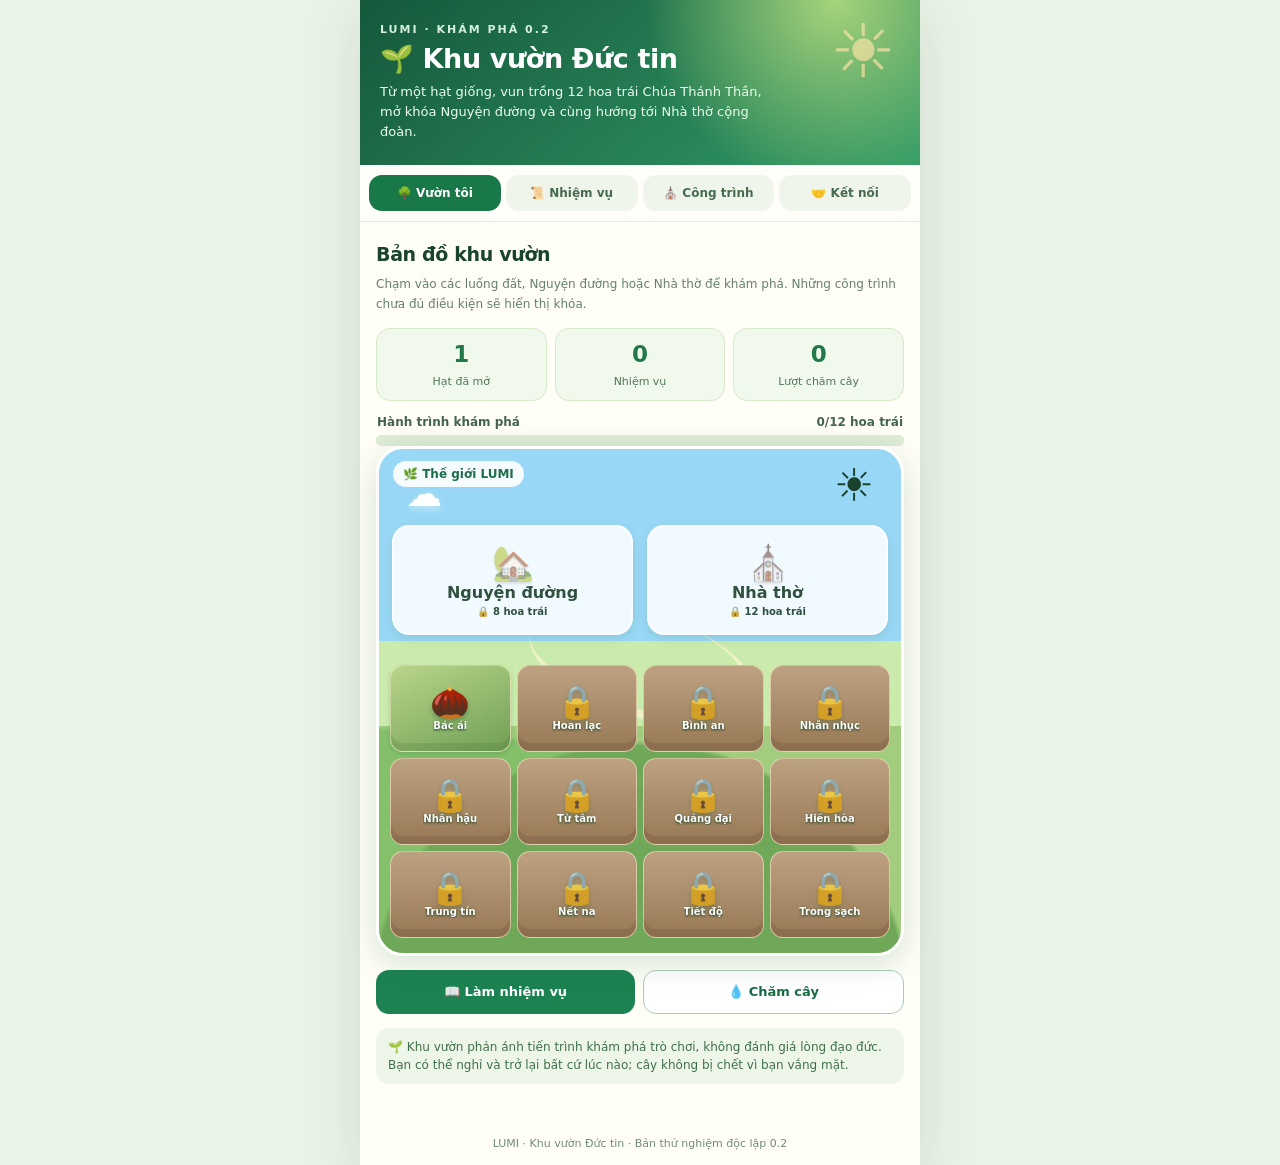
==== garden-demo/index.html @ fc53e8be "Add files via upload" ====
<!doctype html>
<html lang="vi"><head><meta charset="utf-8"><meta name="viewport" content="width=device-width, initial-scale=1, viewport-fit=cover"><meta name="theme-color" content="#236a45"><meta name="description" content="LUMI – Khu vườn Đức tin: hành trình khám phá 12 hoa trái và xây dựng nguyện đường, nhà thờ."><title>LUMI | Khu vườn Đức tin 0.2</title><style>
:root{font-family:system-ui,-apple-system,'Segoe UI',Arial,sans-serif;background:#eaf3e7;color:#19432d;font-synthesis:none}*{box-sizing:border-box}html{scroll-behavior:smooth}body{margin:0}button{font:inherit;cursor:pointer}button:focus-visible,[tabindex]:focus-visible{outline:3px solid #e5a82e;outline-offset:3px}button:disabled{opacity:.55;cursor:not-allowed}.app{max-width:560px;margin:auto;min-height:100dvh;background:#fffef7;box-shadow:0 12px 55px #19472b20}.hero{position:relative;overflow:hidden;padding:23px 20px 23px;color:#fff;background:radial-gradient(circle at 85% 0%,#a6d47c 0,transparent 38%),linear-gradient(140deg,#15583c,#329c67)}.hero:after{content:'☀';position:absolute;right:24px;top:8px;font-size:74px;color:#ffe4a6aa}.eyebrow{font-size:11px;letter-spacing:2px;font-weight:800;color:#d5f1db}.hero h1{margin:7px 0;font-size:27px;letter-spacing:-.4px}.hero p{font-size:13px;line-height:1.55;max-width:400px;margin:0;color:#ebffee}.nav{position:sticky;top:0;z-index:30;display:flex;gap:5px;padding:10px 9px;border-bottom:1px solid #e2e9dd;background:#fffefbf5;backdrop-filter:blur(12px)}.nav button{flex:1;border:0;border-radius:13px;background:#f0f5ec;color:#466b4e;padding:11px 3px;font-size:12px;font-weight:800;white-space:nowrap}.nav button.active{background:#197847;color:#fff}.panel{padding:18px 16px 26px}.hidden{display:none!important}.section-title{font-size:19px;font-weight:850;letter-spacing:-.35px;margin:3px 0 10px}.sub{font-size:12px;color:#64806a;line-height:1.6;margin:6px 0 12px}.notice{padding:10px 12px;border-radius:13px;background:#edf6e8;color:#416f4b;font-size:12px;line-height:1.5;margin:12px 0}.stats{display:grid;grid-template-columns:repeat(3,1fr);gap:8px;margin:14px 0}.stat{background:#f1f8ec;border:1px solid #d7eaca;border-radius:14px;text-align:center;padding:11px 5px}.stat strong{display:block;color:#21794a;font-size:23px;line-height:1.3}.stat span{font-size:11px;color:#52755b}.progress-caption{display:flex;justify-content:space-between;font-size:12px;font-weight:700;color:#45644d;margin:12px 1px 6px}.progress{height:11px;background:#dfebd6;overflow:hidden;border-radius:30px}.progress div{height:100%;width:0;background:linear-gradient(90deg,#7dbf60,#219566);border-radius:30px;transition:width .25s}.world{border:3px solid white;box-shadow:0 8px 30px #34744a33;position:relative;border-radius:27px;overflow:hidden;height:455px;background:linear-gradient(#98d8f6 0 38%,#cbebad 38% 55%,#a2cd7f 55% 100%)}.world:before{content:'';position:absolute;inset:40% -20% -12%;background:radial-gradient(ellipse at 50% 100%,#649f50 0 52%,transparent 53%),radial-gradient(ellipse at 15% 100%,#7dbe66 0 55%,transparent 56%);opacity:.8}.cloud{position:absolute;top:24px;left:27px;color:#fff;font-size:36px;text-shadow:0 3px 7px #ffffff60}.sun{position:absolute;top:10px;right:27px;font-size:45px}.world-title{position:absolute;left:14px;top:12px;z-index:2;color:#1d6d48;font-size:12px;font-weight:850;background:#ffffffe8;padding:6px 10px;border-radius:20px}.buildings{position:absolute;top:76px;left:13px;right:13px;display:grid;grid-template-columns:1fr 1fr;gap:14px;z-index:3}.building{border:2px solid #ffffffb7;background:#ffffffdc;min-height:95px;border-radius:17px;box-shadow:0 4px 10px #39763826;text-align:center;padding:7px 4px;color:#23553a;font-weight:750}.building .building-icon{display:block;font-size:34px;filter:drop-shadow(0 2px 1px #0002)}.building small{display:block;font-size:10px;margin-top:4px}.building.locked{filter:saturate(.65)}.building.locked .building-icon{opacity:.68}.buildings-path{position:absolute;top:164px;left:28%;width:45%;height:104px;border:8px solid #fff4d1;border-left:0;border-top:0;transform:rotate(17deg);border-radius:50%;opacity:.7}.plots{position:absolute;left:11px;right:11px;bottom:15px;z-index:4;display:grid;grid-template-columns:repeat(4,minmax(0,1fr));grid-template-rows:repeat(3,75px);gap:6px}.plot{border:1px solid #fbf0cc97;background:linear-gradient(155deg,#b8d58b,#719f55);border-radius:13px;box-shadow:inset 0 -8px 0 #517a3c40,0 2px 4px #24572e30;display:flex;align-items:center;justify-content:center;flex-direction:column;padding:3px;min-width:0;color:#173f27}.plot .plant-emoji{font-size:32px;line-height:1.1;filter:drop-shadow(0 3px 2px #24532a55)}.plot small{display:block;font-size:10px;font-weight:800;line-height:1.2;color:#fff;text-shadow:0 1px 3px #103c1e;max-width:100%;overflow:hidden;text-overflow:ellipsis;white-space:nowrap}.plot.locked{background:linear-gradient(#bda282,#977855);box-shadow:inset 0 -8px #654c3640}.plot.locked .plant-emoji{opacity:.75}.plot:active,.building:active{transform:scale(.97)}.actions{display:flex;gap:8px;margin:14px 0}.btn{border:0;background:#1c8251;color:#fff;border-radius:13px;padding:13px 13px;font-weight:800;font-size:13px;flex:1;min-height:44px}.btn.alt{border:1px solid #a8cdb3;background:#fff;color:#196b43}.btn.soft{background:#edf7e8;color:#216947;border:1px solid #cbdcc6}.card{border:1px solid #dde9d7;background:#fff;border-radius:18px;padding:15px;box-shadow:0 3px 10px #2854380c;margin:10px 0}.card h3{margin:6px 0;font-size:16px}.card p{margin:8px 0;font-size:13px;line-height:1.6;color:#526c59}.pill{display:inline-flex;border-radius:100px;padding:5px 10px;font-size:11px;background:#e8f4e2;color:#32764d;font-weight:800}.pill.gold{background:#fff3d4;color:#926111}.mission-head{display:flex;align-items:center;justify-content:space-between;gap:8px}.answer{display:block;background:#f7fbf5;border:1px solid #d6e8d4;color:#27533a;border-radius:11px;padding:11px;text-align:left;width:100%;margin-top:7px}.answer.correct{background:#def6e0;border-color:#358c45}.answer.wrong{background:#fff0e7;border-color:#c17552}.muted{color:#6e8672;font-size:11px;line-height:1.5}.plant-card{display:grid;grid-template-columns:56px 1fr;gap:11px;align-items:center}.plant-card .large{font-size:37px;text-align:center}.plant-card h3{margin:0}.plant-card p{margin:4px 0}.action-link{border:0;background:#eaf6e8;padding:8px 12px;border-radius:10px;color:#22794c;font-weight:750;font-size:12px}.tabs-inline{display:flex;gap:7px;overflow:auto;padding:0 0 7px}.tabs-inline button{flex:none;border:1px solid #cee5ca;background:#fff;border-radius:50px;padding:7px 11px;color:#33684a;font-size:12px}.tabs-inline button.selected{color:white;background:#237c52;border-color:#237c52}.chapel-scene{background:linear-gradient(180deg,#d1f0ff,#fdf1d6);border-radius:19px;padding:19px;text-align:center;margin:10px 0}.chapel-scene .em{font-size:75px;display:block}.dialog-shell{position:fixed;inset:0;background:#142e1ca8;z-index:50;display:flex;align-items:center;justify-content:center;padding:18px}.dialog{width:min(440px,100%);border-radius:22px;background:#fffef9;padding:21px;box-shadow:0 12px 50px #0a2c17aa;max-height:88dvh;overflow:auto}.dialog h3{margin:0 28px 10px 0}.dialog p{font-size:13px;line-height:1.65}.dialog .close{float:right;border:0;background:#eaf1e7;border-radius:50%;width:32px;height:32px}.toast{position:fixed;left:50%;bottom:22px;transform:translateX(-50%);width:min(500px,92vw);background:#194e33;color:white;padding:13px 18px;border-radius:12px;box-shadow:0 7px 32px #0004;z-index:90;font-size:13px;line-height:1.5}.footer{text-align:center;padding:15px;color:#708b75;font-size:11px}.choice{display:block;margin:10px 0;padding:10px;background:#f0f6ea;border:1px solid #dae9d4;border-radius:11px}.warning{border:1px solid #ebddbc;background:#fff9e9;border-radius:12px;padding:12px;color:#88632b;font-size:12px;line-height:1.55}.small-action{font-size:12px;padding:9px 13px}.empty{background:#f1f8ef;padding:14px;border-radius:13px;text-align:center}.helptext{font-size:12px;line-height:1.65;color:#58715b}.sr-only{position:absolute;width:1px;height:1px;overflow:hidden;clip:rect(0,0,0,0);white-space:nowrap}
@media(min-width:560px){.world{height:510px}.plots{grid-template-rows:repeat(3,87px)}.building{min-height:110px}}
@media(prefers-reduced-motion:reduce){html{scroll-behavior:auto}.progress div{transition:none}}
</style></head><body><div class="app"><header class="hero"><div class="eyebrow">LUMI · KHÁM PHÁ 0.2</div><h1>🌱 Khu vườn Đức tin</h1><p>Từ một hạt giống, vun trồng 12 hoa trái Chúa Thánh Thần, mở khóa Nguyện đường và cùng hướng tới Nhà thờ cộng đoàn.</p></header><nav class="nav" aria-label="Điều hướng khu vườn"><button type="button" class="active" data-tab="garden">🌳 Vườn tôi</button><button type="button" data-tab="missions">📜 Nhiệm vụ</button><button type="button" data-tab="buildings">⛪ Công trình</button><button type="button" data-tab="social">🤝 Kết nối</button></nav>
<section class="panel" id="garden"><h2 class="section-title">Bản đồ khu vườn</h2><p class="sub">Chạm vào các luống đất, Nguyện đường hoặc Nhà thờ để khám phá. Những công trình chưa đủ điều kiện sẽ hiển thị khóa.</p><div class="stats"><div class="stat"><strong id="seeds">1</strong><span>Hạt đã mở</span></div><div class="stat"><strong id="done">0</strong><span>Nhiệm vụ</span></div><div class="stat"><strong id="care">0</strong><span>Lượt chăm cây</span></div></div><div class="progress-caption"><span>Hành trình khám phá</span><span id="progressText">0/12 hoa trái</span></div><div class="progress"><div id="progressBar"></div></div><div class="world" aria-label="Bản đồ Khu vườn Đức tin"><div class="world-title">🌿 Thế giới LUMI</div><div class="sun">☀️</div><div class="cloud">☁️</div><div class="buildings-path"></div><div class="buildings"><button class="building locked" data-building="chapel" type="button"><span class="building-icon">🏡</span>Nguyện đường<small id="chapelMini">🔒 8 hoa trái</small></button><button class="building locked" data-building="church" type="button"><span class="building-icon">⛪</span>Nhà thờ<small id="churchMini">🔒 12 hoa trái</small></button></div><div class="plots" id="plots"></div></div><div class="actions"><button class="btn" data-go="missions">📖 Làm nhiệm vụ</button><button class="btn alt" id="careBtn">💧 Chăm cây</button></div><div class="notice">🌱 Khu vườn phản ánh tiến trình khám phá trò chơi, không đánh giá lòng đạo đức. Bạn có thể nghỉ và trở lại bất cứ lúc nào; cây không bị chết vì bạn vắng mặt.</div></section>
<section class="panel hidden" id="missions"><h2 class="section-title">Hành trình 12 hoa trái</h2><p class="sub">Mỗi hoạt động khám phá giúp mở một hạt giống. Không bắt buộc chia sẻ trải nghiệm riêng tư hoặc gửi ảnh làm bằng chứng.</p><div class="tabs-inline" id="missionFilters"><button class="selected" data-filter="all">Tất cả</button><button data-filter="todo">Chưa làm</button><button data-filter="done">Đã khám phá</button></div><div id="missionCards"></div></section>
<section class="panel hidden" id="buildings"><h2 class="section-title">Công trình đức tin</h2><p class="sub">Khu vườn → Nguyện đường → Nhà thờ. Các ngưỡng này chỉ là mốc thử nghiệm để thiết kế trò chơi.</p><div id="buildingCards"></div><div class="notice">🙏 Kinh nguyện luôn mở trong mục này để mọi người có thể cầu nguyện tự do, kể cả khi chưa xây dựng Nguyện đường trong trò chơi.</div><button class="btn" id="prayOpen">🕯️ Đọc lời nguyện ngắn</button></section>
<section class="panel hidden" id="social"><h2 class="section-title">Vườn cộng đoàn</h2><div class="warning"><strong>Chưa mở kết nối trực tuyến.</strong> Giai đoạn 0.2 không yêu cầu tài khoản, không gửi thông tin lên máy chủ và không cho người lạ nhắn tin.</div><div class="card"><h3>💧 Tưới cây giúp bạn</h3><p>Trong tương lai, khi hai bạn đồng ý kết nối, mỗi người có thể tưới cây hỗ trợ bạn mình theo giới hạn an toàn.</p><button class="btn soft" id="demoWater">Thử mô phỏng lời chúc</button></div><div class="card"><h3>⛪ Xây Nhà thờ cộng đoàn</h3><p>Các nhóm do người phụ trách quản lý sẽ cùng khám phá nhiệm vụ để đóng góp vật liệu trò chơi, không trao đổi tiền hoặc mua bán vật phẩm.</p></div><p class="helptext">Khi phát triển đa người chơi, cần Firebase Auth, Firestore Security Rules và kiểm chứng phần thưởng ở máy chủ. Khu vườn của trẻ vị thành niên mặc định riêng tư.</p></section>
<footer class="footer">LUMI · Khu vườn Đức tin · Bản thử nghiệm độc lập 0.2</footer></div><div class="dialog-shell hidden" id="modal" role="presentation"><div class="dialog" role="dialog" aria-modal="true" aria-labelledby="modalTitle"><button class="close" id="closeModal" type="button" aria-label="Đóng">×</button><h3 id="modalTitle">Thông tin</h3><div id="modalBody"></div></div></div><div id="toast" class="toast hidden" role="status" aria-live="polite"></div><script src="garden.js"></script></body></html>
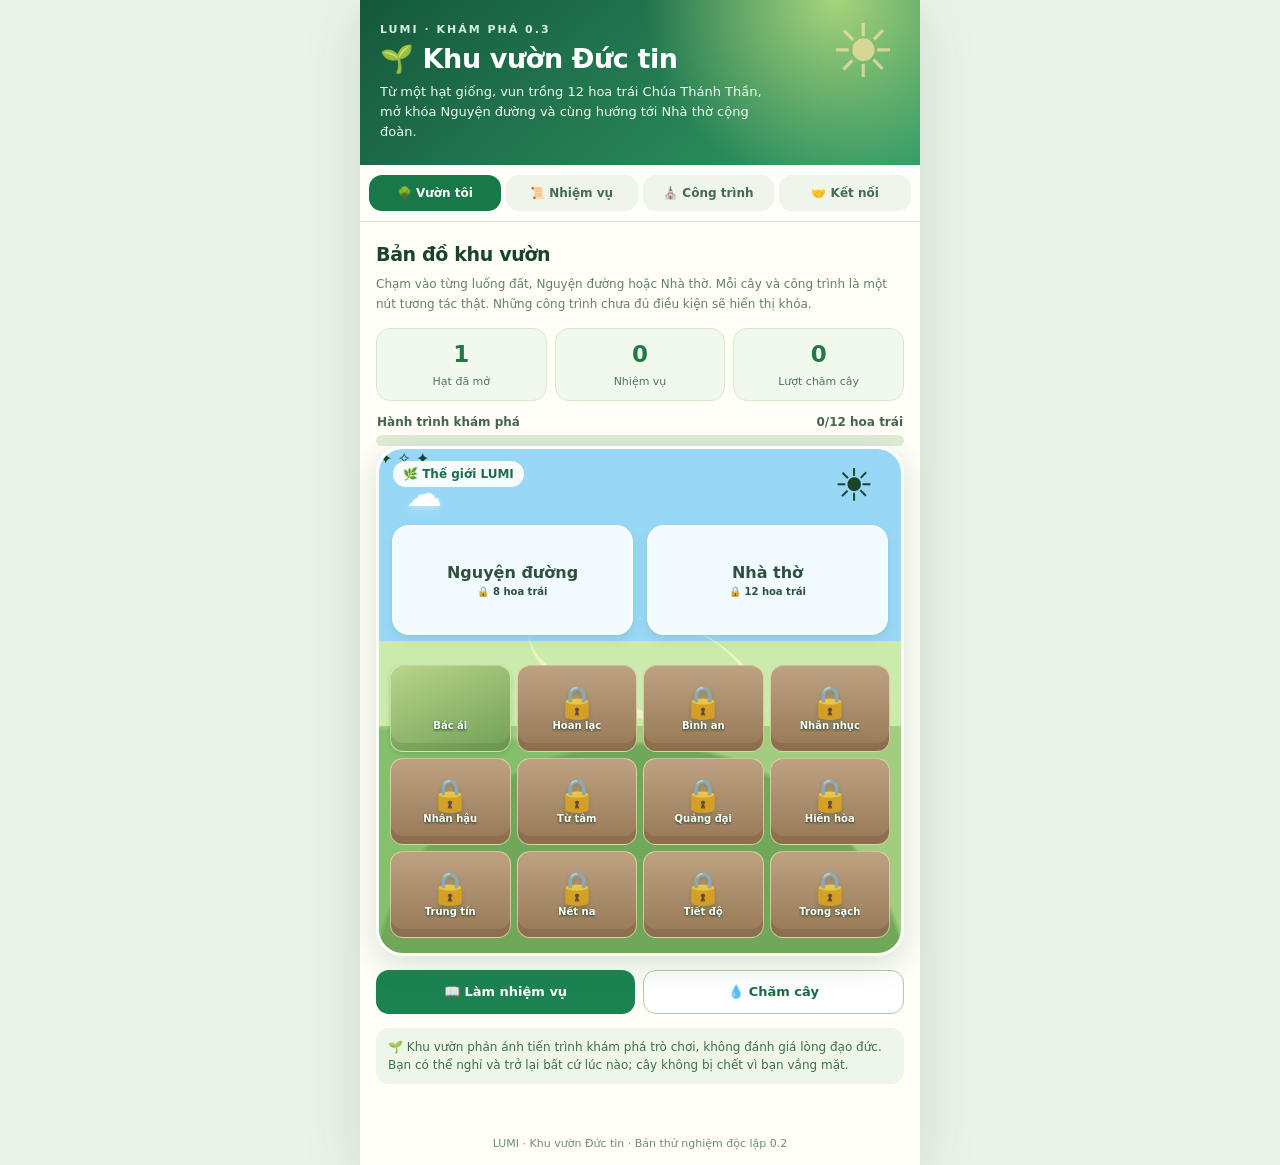
==== commit 6e230f0d: "Cap nhat Khu vuon Duc tin 0.3" ====
--- a/garden-demo/index.html
+++ b/garden-demo/index.html
@@ -1,10 +1,10 @@
 <!doctype html>
-<html lang="vi"><head><meta charset="utf-8"><meta name="viewport" content="width=device-width, initial-scale=1, viewport-fit=cover"><meta name="theme-color" content="#236a45"><meta name="description" content="LUMI – Khu vườn Đức tin: hành trình khám phá 12 hoa trái và xây dựng nguyện đường, nhà thờ."><title>LUMI | Khu vườn Đức tin 0.2</title><style>
+<html lang="vi"><head><meta charset="utf-8"><meta name="viewport" content="width=device-width, initial-scale=1, viewport-fit=cover"><meta name="theme-color" content="#236a45"><meta name="description" content="LUMI – Khu vườn Đức tin: hành trình khám phá 12 hoa trái và xây dựng nguyện đường, nhà thờ."><title>LUMI | Khu vườn Đức tin 0.3</title><style>
 :root{font-family:system-ui,-apple-system,'Segoe UI',Arial,sans-serif;background:#eaf3e7;color:#19432d;font-synthesis:none}*{box-sizing:border-box}html{scroll-behavior:smooth}body{margin:0}button{font:inherit;cursor:pointer}button:focus-visible,[tabindex]:focus-visible{outline:3px solid #e5a82e;outline-offset:3px}button:disabled{opacity:.55;cursor:not-allowed}.app{max-width:560px;margin:auto;min-height:100dvh;background:#fffef7;box-shadow:0 12px 55px #19472b20}.hero{position:relative;overflow:hidden;padding:23px 20px 23px;color:#fff;background:radial-gradient(circle at 85% 0%,#a6d47c 0,transparent 38%),linear-gradient(140deg,#15583c,#329c67)}.hero:after{content:'☀';position:absolute;right:24px;top:8px;font-size:74px;color:#ffe4a6aa}.eyebrow{font-size:11px;letter-spacing:2px;font-weight:800;color:#d5f1db}.hero h1{margin:7px 0;font-size:27px;letter-spacing:-.4px}.hero p{font-size:13px;line-height:1.55;max-width:400px;margin:0;color:#ebffee}.nav{position:sticky;top:0;z-index:30;display:flex;gap:5px;padding:10px 9px;border-bottom:1px solid #e2e9dd;background:#fffefbf5;backdrop-filter:blur(12px)}.nav button{flex:1;border:0;border-radius:13px;background:#f0f5ec;color:#466b4e;padding:11px 3px;font-size:12px;font-weight:800;white-space:nowrap}.nav button.active{background:#197847;color:#fff}.panel{padding:18px 16px 26px}.hidden{display:none!important}.section-title{font-size:19px;font-weight:850;letter-spacing:-.35px;margin:3px 0 10px}.sub{font-size:12px;color:#64806a;line-height:1.6;margin:6px 0 12px}.notice{padding:10px 12px;border-radius:13px;background:#edf6e8;color:#416f4b;font-size:12px;line-height:1.5;margin:12px 0}.stats{display:grid;grid-template-columns:repeat(3,1fr);gap:8px;margin:14px 0}.stat{background:#f1f8ec;border:1px solid #d7eaca;border-radius:14px;text-align:center;padding:11px 5px}.stat strong{display:block;color:#21794a;font-size:23px;line-height:1.3}.stat span{font-size:11px;color:#52755b}.progress-caption{display:flex;justify-content:space-between;font-size:12px;font-weight:700;color:#45644d;margin:12px 1px 6px}.progress{height:11px;background:#dfebd6;overflow:hidden;border-radius:30px}.progress div{height:100%;width:0;background:linear-gradient(90deg,#7dbf60,#219566);border-radius:30px;transition:width .25s}.world{border:3px solid white;box-shadow:0 8px 30px #34744a33;position:relative;border-radius:27px;overflow:hidden;height:455px;background:linear-gradient(#98d8f6 0 38%,#cbebad 38% 55%,#a2cd7f 55% 100%)}.world:before{content:'';position:absolute;inset:40% -20% -12%;background:radial-gradient(ellipse at 50% 100%,#649f50 0 52%,transparent 53%),radial-gradient(ellipse at 15% 100%,#7dbe66 0 55%,transparent 56%);opacity:.8}.cloud{position:absolute;top:24px;left:27px;color:#fff;font-size:36px;text-shadow:0 3px 7px #ffffff60}.sun{position:absolute;top:10px;right:27px;font-size:45px}.world-title{position:absolute;left:14px;top:12px;z-index:2;color:#1d6d48;font-size:12px;font-weight:850;background:#ffffffe8;padding:6px 10px;border-radius:20px}.buildings{position:absolute;top:76px;left:13px;right:13px;display:grid;grid-template-columns:1fr 1fr;gap:14px;z-index:3}.building{border:2px solid #ffffffb7;background:#ffffffdc;min-height:95px;border-radius:17px;box-shadow:0 4px 10px #39763826;text-align:center;padding:7px 4px;color:#23553a;font-weight:750}.building .building-icon{display:block;font-size:34px;filter:drop-shadow(0 2px 1px #0002)}.building small{display:block;font-size:10px;margin-top:4px}.building.locked{filter:saturate(.65)}.building.locked .building-icon{opacity:.68}.buildings-path{position:absolute;top:164px;left:28%;width:45%;height:104px;border:8px solid #fff4d1;border-left:0;border-top:0;transform:rotate(17deg);border-radius:50%;opacity:.7}.plots{position:absolute;left:11px;right:11px;bottom:15px;z-index:4;display:grid;grid-template-columns:repeat(4,minmax(0,1fr));grid-template-rows:repeat(3,75px);gap:6px}.plot{border:1px solid #fbf0cc97;background:linear-gradient(155deg,#b8d58b,#719f55);border-radius:13px;box-shadow:inset 0 -8px 0 #517a3c40,0 2px 4px #24572e30;display:flex;align-items:center;justify-content:center;flex-direction:column;padding:3px;min-width:0;color:#173f27}.plot .plant-emoji{font-size:32px;line-height:1.1;filter:drop-shadow(0 3px 2px #24532a55)}.plot small{display:block;font-size:10px;font-weight:800;line-height:1.2;color:#fff;text-shadow:0 1px 3px #103c1e;max-width:100%;overflow:hidden;text-overflow:ellipsis;white-space:nowrap}.plot.locked{background:linear-gradient(#bda282,#977855);box-shadow:inset 0 -8px #654c3640}.plot.locked .plant-emoji{opacity:.75}.plot:active,.building:active{transform:scale(.97)}.actions{display:flex;gap:8px;margin:14px 0}.btn{border:0;background:#1c8251;color:#fff;border-radius:13px;padding:13px 13px;font-weight:800;font-size:13px;flex:1;min-height:44px}.btn.alt{border:1px solid #a8cdb3;background:#fff;color:#196b43}.btn.soft{background:#edf7e8;color:#216947;border:1px solid #cbdcc6}.card{border:1px solid #dde9d7;background:#fff;border-radius:18px;padding:15px;box-shadow:0 3px 10px #2854380c;margin:10px 0}.card h3{margin:6px 0;font-size:16px}.card p{margin:8px 0;font-size:13px;line-height:1.6;color:#526c59}.pill{display:inline-flex;border-radius:100px;padding:5px 10px;font-size:11px;background:#e8f4e2;color:#32764d;font-weight:800}.pill.gold{background:#fff3d4;color:#926111}.mission-head{display:flex;align-items:center;justify-content:space-between;gap:8px}.answer{display:block;background:#f7fbf5;border:1px solid #d6e8d4;color:#27533a;border-radius:11px;padding:11px;text-align:left;width:100%;margin-top:7px}.answer.correct{background:#def6e0;border-color:#358c45}.answer.wrong{background:#fff0e7;border-color:#c17552}.muted{color:#6e8672;font-size:11px;line-height:1.5}.plant-card{display:grid;grid-template-columns:56px 1fr;gap:11px;align-items:center}.plant-card .large{font-size:37px;text-align:center}.plant-card h3{margin:0}.plant-card p{margin:4px 0}.action-link{border:0;background:#eaf6e8;padding:8px 12px;border-radius:10px;color:#22794c;font-weight:750;font-size:12px}.tabs-inline{display:flex;gap:7px;overflow:auto;padding:0 0 7px}.tabs-inline button{flex:none;border:1px solid #cee5ca;background:#fff;border-radius:50px;padding:7px 11px;color:#33684a;font-size:12px}.tabs-inline button.selected{color:white;background:#237c52;border-color:#237c52}.chapel-scene{background:linear-gradient(180deg,#d1f0ff,#fdf1d6);border-radius:19px;padding:19px;text-align:center;margin:10px 0}.chapel-scene .em{font-size:75px;display:block}.dialog-shell{position:fixed;inset:0;background:#142e1ca8;z-index:50;display:flex;align-items:center;justify-content:center;padding:18px}.dialog{width:min(440px,100%);border-radius:22px;background:#fffef9;padding:21px;box-shadow:0 12px 50px #0a2c17aa;max-height:88dvh;overflow:auto}.dialog h3{margin:0 28px 10px 0}.dialog p{font-size:13px;line-height:1.65}.dialog .close{float:right;border:0;background:#eaf1e7;border-radius:50%;width:32px;height:32px}.toast{position:fixed;left:50%;bottom:22px;transform:translateX(-50%);width:min(500px,92vw);background:#194e33;color:white;padding:13px 18px;border-radius:12px;box-shadow:0 7px 32px #0004;z-index:90;font-size:13px;line-height:1.5}.footer{text-align:center;padding:15px;color:#708b75;font-size:11px}.choice{display:block;margin:10px 0;padding:10px;background:#f0f6ea;border:1px solid #dae9d4;border-radius:11px}.warning{border:1px solid #ebddbc;background:#fff9e9;border-radius:12px;padding:12px;color:#88632b;font-size:12px;line-height:1.55}.small-action{font-size:12px;padding:9px 13px}.empty{background:#f1f8ef;padding:14px;border-radius:13px;text-align:center}.helptext{font-size:12px;line-height:1.65;color:#58715b}.sr-only{position:absolute;width:1px;height:1px;overflow:hidden;clip:rect(0,0,0,0);white-space:nowrap}
 @media(min-width:560px){.world{height:510px}.plots{grid-template-rows:repeat(3,87px)}.building{min-height:110px}}
 @media(prefers-reduced-motion:reduce){html{scroll-behavior:auto}.progress div{transition:none}}
-</style></head><body><div class="app"><header class="hero"><div class="eyebrow">LUMI · KHÁM PHÁ 0.2</div><h1>🌱 Khu vườn Đức tin</h1><p>Từ một hạt giống, vun trồng 12 hoa trái Chúa Thánh Thần, mở khóa Nguyện đường và cùng hướng tới Nhà thờ cộng đoàn.</p></header><nav class="nav" aria-label="Điều hướng khu vườn"><button type="button" class="active" data-tab="garden">🌳 Vườn tôi</button><button type="button" data-tab="missions">📜 Nhiệm vụ</button><button type="button" data-tab="buildings">⛪ Công trình</button><button type="button" data-tab="social">🤝 Kết nối</button></nav>
-<section class="panel" id="garden"><h2 class="section-title">Bản đồ khu vườn</h2><p class="sub">Chạm vào các luống đất, Nguyện đường hoặc Nhà thờ để khám phá. Những công trình chưa đủ điều kiện sẽ hiển thị khóa.</p><div class="stats"><div class="stat"><strong id="seeds">1</strong><span>Hạt đã mở</span></div><div class="stat"><strong id="done">0</strong><span>Nhiệm vụ</span></div><div class="stat"><strong id="care">0</strong><span>Lượt chăm cây</span></div></div><div class="progress-caption"><span>Hành trình khám phá</span><span id="progressText">0/12 hoa trái</span></div><div class="progress"><div id="progressBar"></div></div><div class="world" aria-label="Bản đồ Khu vườn Đức tin"><div class="world-title">🌿 Thế giới LUMI</div><div class="sun">☀️</div><div class="cloud">☁️</div><div class="buildings-path"></div><div class="buildings"><button class="building locked" data-building="chapel" type="button"><span class="building-icon">🏡</span>Nguyện đường<small id="chapelMini">🔒 8 hoa trái</small></button><button class="building locked" data-building="church" type="button"><span class="building-icon">⛪</span>Nhà thờ<small id="churchMini">🔒 12 hoa trái</small></button></div><div class="plots" id="plots"></div></div><div class="actions"><button class="btn" data-go="missions">📖 Làm nhiệm vụ</button><button class="btn alt" id="careBtn">💧 Chăm cây</button></div><div class="notice">🌱 Khu vườn phản ánh tiến trình khám phá trò chơi, không đánh giá lòng đạo đức. Bạn có thể nghỉ và trở lại bất cứ lúc nào; cây không bị chết vì bạn vắng mặt.</div></section>
+</style><link rel="stylesheet" href="garden-theme.css"></head><body><div class="app"><header class="hero"><div class="eyebrow">LUMI · KHÁM PHÁ 0.3</div><h1>🌱 Khu vườn Đức tin</h1><p>Từ một hạt giống, vun trồng 12 hoa trái Chúa Thánh Thần, mở khóa Nguyện đường và cùng hướng tới Nhà thờ cộng đoàn.</p></header><nav class="nav" aria-label="Điều hướng khu vườn"><button type="button" class="active" data-tab="garden">🌳 Vườn tôi</button><button type="button" data-tab="missions">📜 Nhiệm vụ</button><button type="button" data-tab="buildings">⛪ Công trình</button><button type="button" data-tab="social">🤝 Kết nối</button></nav>
+<section class="panel" id="garden"><h2 class="section-title">Bản đồ khu vườn</h2><p class="sub">Chạm vào từng luống đất, Nguyện đường hoặc Nhà thờ. Mỗi cây và công trình là một nút tương tác thật. Những công trình chưa đủ điều kiện sẽ hiển thị khóa.</p><div class="stats"><div class="stat"><strong id="seeds">1</strong><span>Hạt đã mở</span></div><div class="stat"><strong id="done">0</strong><span>Nhiệm vụ</span></div><div class="stat"><strong id="care">0</strong><span>Lượt chăm cây</span></div></div><div class="progress-caption"><span>Hành trình khám phá</span><span id="progressText">0/12 hoa trái</span></div><div class="progress"><div id="progressBar"></div></div><div class="world" aria-label="Bản đồ Khu vườn Đức tin"><div class="garden-sparkles" aria-hidden="true">✦ ✧ ✦</div><div class="world-title">🌿 Thế giới LUMI</div><div class="sun">☀️</div><div class="cloud">☁️</div><div class="buildings-path"></div><div class="buildings"><button class="building locked" data-building="chapel" type="button"><img class="building-image" src="assets/chapel.svg" alt=""/>Nguyện đường<small id="chapelMini">🔒 8 hoa trái</small></button><button class="building locked" data-building="church" type="button"><img class="building-image" src="assets/church.svg" alt=""/>Nhà thờ<small id="churchMini">🔒 12 hoa trái</small></button></div><div class="plots" id="plots"></div></div><div class="actions"><button class="btn" data-go="missions">📖 Làm nhiệm vụ</button><button class="btn alt" id="careBtn">💧 Chăm cây</button></div><div class="notice">🌱 Khu vườn phản ánh tiến trình khám phá trò chơi, không đánh giá lòng đạo đức. Bạn có thể nghỉ và trở lại bất cứ lúc nào; cây không bị chết vì bạn vắng mặt.</div></section>
 <section class="panel hidden" id="missions"><h2 class="section-title">Hành trình 12 hoa trái</h2><p class="sub">Mỗi hoạt động khám phá giúp mở một hạt giống. Không bắt buộc chia sẻ trải nghiệm riêng tư hoặc gửi ảnh làm bằng chứng.</p><div class="tabs-inline" id="missionFilters"><button class="selected" data-filter="all">Tất cả</button><button data-filter="todo">Chưa làm</button><button data-filter="done">Đã khám phá</button></div><div id="missionCards"></div></section>
 <section class="panel hidden" id="buildings"><h2 class="section-title">Công trình đức tin</h2><p class="sub">Khu vườn → Nguyện đường → Nhà thờ. Các ngưỡng này chỉ là mốc thử nghiệm để thiết kế trò chơi.</p><div id="buildingCards"></div><div class="notice">🙏 Kinh nguyện luôn mở trong mục này để mọi người có thể cầu nguyện tự do, kể cả khi chưa xây dựng Nguyện đường trong trò chơi.</div><button class="btn" id="prayOpen">🕯️ Đọc lời nguyện ngắn</button></section>
 <section class="panel hidden" id="social"><h2 class="section-title">Vườn cộng đoàn</h2><div class="warning"><strong>Chưa mở kết nối trực tuyến.</strong> Giai đoạn 0.2 không yêu cầu tài khoản, không gửi thông tin lên máy chủ và không cho người lạ nhắn tin.</div><div class="card"><h3>💧 Tưới cây giúp bạn</h3><p>Trong tương lai, khi hai bạn đồng ý kết nối, mỗi người có thể tưới cây hỗ trợ bạn mình theo giới hạn an toàn.</p><button class="btn soft" id="demoWater">Thử mô phỏng lời chúc</button></div><div class="card"><h3>⛪ Xây Nhà thờ cộng đoàn</h3><p>Các nhóm do người phụ trách quản lý sẽ cùng khám phá nhiệm vụ để đóng góp vật liệu trò chơi, không trao đổi tiền hoặc mua bán vật phẩm.</p></div><p class="helptext">Khi phát triển đa người chơi, cần Firebase Auth, Firestore Security Rules và kiểm chứng phần thưởng ở máy chủ. Khu vườn của trẻ vị thành niên mặc định riêng tư.</p></section>
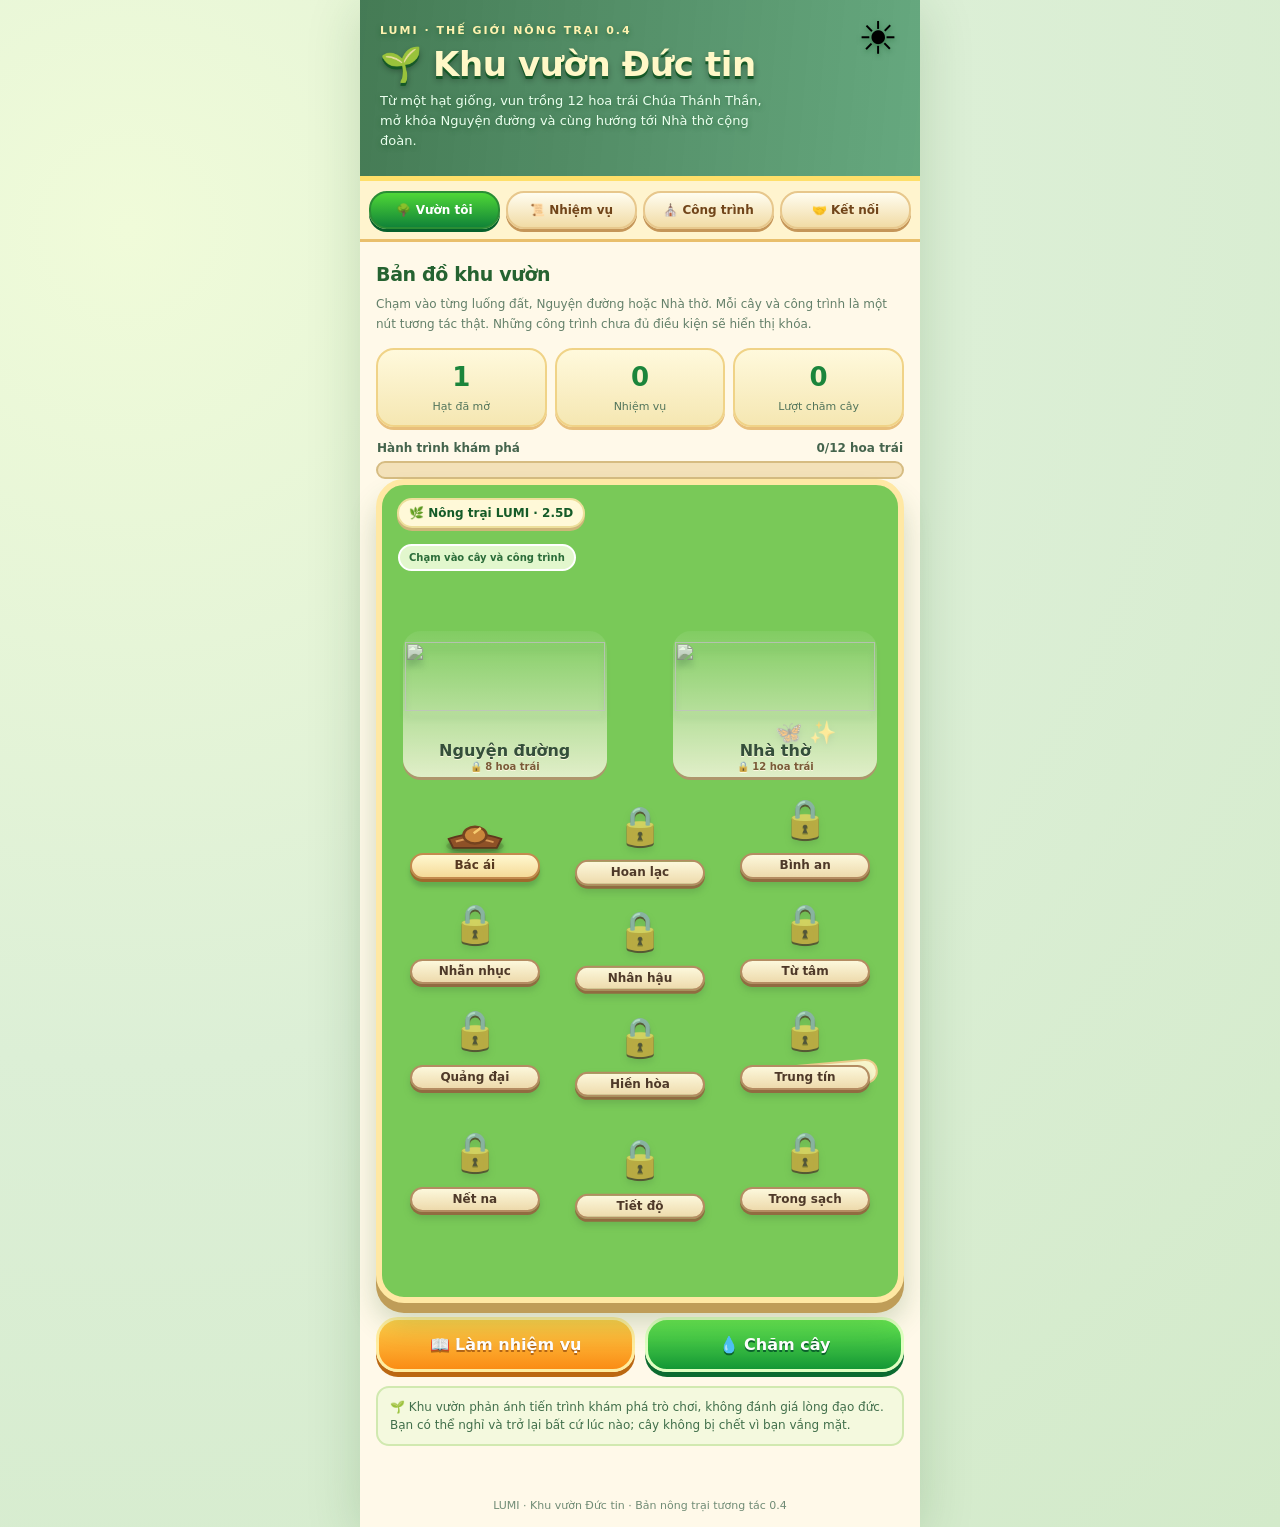
==== commit dbbf6a63: "Cap nhat LUMI 0.4 - The gioi nong trai" ====
--- a/garden-demo/index.html
+++ b/garden-demo/index.html
@@ -1,11 +1,11 @@
 <!doctype html>
-<html lang="vi"><head><meta charset="utf-8"><meta name="viewport" content="width=device-width, initial-scale=1, viewport-fit=cover"><meta name="theme-color" content="#236a45"><meta name="description" content="LUMI – Khu vườn Đức tin: hành trình khám phá 12 hoa trái và xây dựng nguyện đường, nhà thờ."><title>LUMI | Khu vườn Đức tin 0.3</title><style>
+<html lang="vi"><head><meta charset="utf-8"><meta name="viewport" content="width=device-width, initial-scale=1, viewport-fit=cover"><meta name="theme-color" content="#236a45"><meta name="description" content="LUMI – Khu vườn Đức tin: hành trình khám phá 12 hoa trái và xây dựng nguyện đường, nhà thờ."><title>LUMI | Khu vườn Đức tin 0.4</title><style>
 :root{font-family:system-ui,-apple-system,'Segoe UI',Arial,sans-serif;background:#eaf3e7;color:#19432d;font-synthesis:none}*{box-sizing:border-box}html{scroll-behavior:smooth}body{margin:0}button{font:inherit;cursor:pointer}button:focus-visible,[tabindex]:focus-visible{outline:3px solid #e5a82e;outline-offset:3px}button:disabled{opacity:.55;cursor:not-allowed}.app{max-width:560px;margin:auto;min-height:100dvh;background:#fffef7;box-shadow:0 12px 55px #19472b20}.hero{position:relative;overflow:hidden;padding:23px 20px 23px;color:#fff;background:radial-gradient(circle at 85% 0%,#a6d47c 0,transparent 38%),linear-gradient(140deg,#15583c,#329c67)}.hero:after{content:'☀';position:absolute;right:24px;top:8px;font-size:74px;color:#ffe4a6aa}.eyebrow{font-size:11px;letter-spacing:2px;font-weight:800;color:#d5f1db}.hero h1{margin:7px 0;font-size:27px;letter-spacing:-.4px}.hero p{font-size:13px;line-height:1.55;max-width:400px;margin:0;color:#ebffee}.nav{position:sticky;top:0;z-index:30;display:flex;gap:5px;padding:10px 9px;border-bottom:1px solid #e2e9dd;background:#fffefbf5;backdrop-filter:blur(12px)}.nav button{flex:1;border:0;border-radius:13px;background:#f0f5ec;color:#466b4e;padding:11px 3px;font-size:12px;font-weight:800;white-space:nowrap}.nav button.active{background:#197847;color:#fff}.panel{padding:18px 16px 26px}.hidden{display:none!important}.section-title{font-size:19px;font-weight:850;letter-spacing:-.35px;margin:3px 0 10px}.sub{font-size:12px;color:#64806a;line-height:1.6;margin:6px 0 12px}.notice{padding:10px 12px;border-radius:13px;background:#edf6e8;color:#416f4b;font-size:12px;line-height:1.5;margin:12px 0}.stats{display:grid;grid-template-columns:repeat(3,1fr);gap:8px;margin:14px 0}.stat{background:#f1f8ec;border:1px solid #d7eaca;border-radius:14px;text-align:center;padding:11px 5px}.stat strong{display:block;color:#21794a;font-size:23px;line-height:1.3}.stat span{font-size:11px;color:#52755b}.progress-caption{display:flex;justify-content:space-between;font-size:12px;font-weight:700;color:#45644d;margin:12px 1px 6px}.progress{height:11px;background:#dfebd6;overflow:hidden;border-radius:30px}.progress div{height:100%;width:0;background:linear-gradient(90deg,#7dbf60,#219566);border-radius:30px;transition:width .25s}.world{border:3px solid white;box-shadow:0 8px 30px #34744a33;position:relative;border-radius:27px;overflow:hidden;height:455px;background:linear-gradient(#98d8f6 0 38%,#cbebad 38% 55%,#a2cd7f 55% 100%)}.world:before{content:'';position:absolute;inset:40% -20% -12%;background:radial-gradient(ellipse at 50% 100%,#649f50 0 52%,transparent 53%),radial-gradient(ellipse at 15% 100%,#7dbe66 0 55%,transparent 56%);opacity:.8}.cloud{position:absolute;top:24px;left:27px;color:#fff;font-size:36px;text-shadow:0 3px 7px #ffffff60}.sun{position:absolute;top:10px;right:27px;font-size:45px}.world-title{position:absolute;left:14px;top:12px;z-index:2;color:#1d6d48;font-size:12px;font-weight:850;background:#ffffffe8;padding:6px 10px;border-radius:20px}.buildings{position:absolute;top:76px;left:13px;right:13px;display:grid;grid-template-columns:1fr 1fr;gap:14px;z-index:3}.building{border:2px solid #ffffffb7;background:#ffffffdc;min-height:95px;border-radius:17px;box-shadow:0 4px 10px #39763826;text-align:center;padding:7px 4px;color:#23553a;font-weight:750}.building .building-icon{display:block;font-size:34px;filter:drop-shadow(0 2px 1px #0002)}.building small{display:block;font-size:10px;margin-top:4px}.building.locked{filter:saturate(.65)}.building.locked .building-icon{opacity:.68}.buildings-path{position:absolute;top:164px;left:28%;width:45%;height:104px;border:8px solid #fff4d1;border-left:0;border-top:0;transform:rotate(17deg);border-radius:50%;opacity:.7}.plots{position:absolute;left:11px;right:11px;bottom:15px;z-index:4;display:grid;grid-template-columns:repeat(4,minmax(0,1fr));grid-template-rows:repeat(3,75px);gap:6px}.plot{border:1px solid #fbf0cc97;background:linear-gradient(155deg,#b8d58b,#719f55);border-radius:13px;box-shadow:inset 0 -8px 0 #517a3c40,0 2px 4px #24572e30;display:flex;align-items:center;justify-content:center;flex-direction:column;padding:3px;min-width:0;color:#173f27}.plot .plant-emoji{font-size:32px;line-height:1.1;filter:drop-shadow(0 3px 2px #24532a55)}.plot small{display:block;font-size:10px;font-weight:800;line-height:1.2;color:#fff;text-shadow:0 1px 3px #103c1e;max-width:100%;overflow:hidden;text-overflow:ellipsis;white-space:nowrap}.plot.locked{background:linear-gradient(#bda282,#977855);box-shadow:inset 0 -8px #654c3640}.plot.locked .plant-emoji{opacity:.75}.plot:active,.building:active{transform:scale(.97)}.actions{display:flex;gap:8px;margin:14px 0}.btn{border:0;background:#1c8251;color:#fff;border-radius:13px;padding:13px 13px;font-weight:800;font-size:13px;flex:1;min-height:44px}.btn.alt{border:1px solid #a8cdb3;background:#fff;color:#196b43}.btn.soft{background:#edf7e8;color:#216947;border:1px solid #cbdcc6}.card{border:1px solid #dde9d7;background:#fff;border-radius:18px;padding:15px;box-shadow:0 3px 10px #2854380c;margin:10px 0}.card h3{margin:6px 0;font-size:16px}.card p{margin:8px 0;font-size:13px;line-height:1.6;color:#526c59}.pill{display:inline-flex;border-radius:100px;padding:5px 10px;font-size:11px;background:#e8f4e2;color:#32764d;font-weight:800}.pill.gold{background:#fff3d4;color:#926111}.mission-head{display:flex;align-items:center;justify-content:space-between;gap:8px}.answer{display:block;background:#f7fbf5;border:1px solid #d6e8d4;color:#27533a;border-radius:11px;padding:11px;text-align:left;width:100%;margin-top:7px}.answer.correct{background:#def6e0;border-color:#358c45}.answer.wrong{background:#fff0e7;border-color:#c17552}.muted{color:#6e8672;font-size:11px;line-height:1.5}.plant-card{display:grid;grid-template-columns:56px 1fr;gap:11px;align-items:center}.plant-card .large{font-size:37px;text-align:center}.plant-card h3{margin:0}.plant-card p{margin:4px 0}.action-link{border:0;background:#eaf6e8;padding:8px 12px;border-radius:10px;color:#22794c;font-weight:750;font-size:12px}.tabs-inline{display:flex;gap:7px;overflow:auto;padding:0 0 7px}.tabs-inline button{flex:none;border:1px solid #cee5ca;background:#fff;border-radius:50px;padding:7px 11px;color:#33684a;font-size:12px}.tabs-inline button.selected{color:white;background:#237c52;border-color:#237c52}.chapel-scene{background:linear-gradient(180deg,#d1f0ff,#fdf1d6);border-radius:19px;padding:19px;text-align:center;margin:10px 0}.chapel-scene .em{font-size:75px;display:block}.dialog-shell{position:fixed;inset:0;background:#142e1ca8;z-index:50;display:flex;align-items:center;justify-content:center;padding:18px}.dialog{width:min(440px,100%);border-radius:22px;background:#fffef9;padding:21px;box-shadow:0 12px 50px #0a2c17aa;max-height:88dvh;overflow:auto}.dialog h3{margin:0 28px 10px 0}.dialog p{font-size:13px;line-height:1.65}.dialog .close{float:right;border:0;background:#eaf1e7;border-radius:50%;width:32px;height:32px}.toast{position:fixed;left:50%;bottom:22px;transform:translateX(-50%);width:min(500px,92vw);background:#194e33;color:white;padding:13px 18px;border-radius:12px;box-shadow:0 7px 32px #0004;z-index:90;font-size:13px;line-height:1.5}.footer{text-align:center;padding:15px;color:#708b75;font-size:11px}.choice{display:block;margin:10px 0;padding:10px;background:#f0f6ea;border:1px solid #dae9d4;border-radius:11px}.warning{border:1px solid #ebddbc;background:#fff9e9;border-radius:12px;padding:12px;color:#88632b;font-size:12px;line-height:1.55}.small-action{font-size:12px;padding:9px 13px}.empty{background:#f1f8ef;padding:14px;border-radius:13px;text-align:center}.helptext{font-size:12px;line-height:1.65;color:#58715b}.sr-only{position:absolute;width:1px;height:1px;overflow:hidden;clip:rect(0,0,0,0);white-space:nowrap}
 @media(min-width:560px){.world{height:510px}.plots{grid-template-rows:repeat(3,87px)}.building{min-height:110px}}
 @media(prefers-reduced-motion:reduce){html{scroll-behavior:auto}.progress div{transition:none}}
-</style><link rel="stylesheet" href="garden-theme.css"></head><body><div class="app"><header class="hero"><div class="eyebrow">LUMI · KHÁM PHÁ 0.3</div><h1>🌱 Khu vườn Đức tin</h1><p>Từ một hạt giống, vun trồng 12 hoa trái Chúa Thánh Thần, mở khóa Nguyện đường và cùng hướng tới Nhà thờ cộng đoàn.</p></header><nav class="nav" aria-label="Điều hướng khu vườn"><button type="button" class="active" data-tab="garden">🌳 Vườn tôi</button><button type="button" data-tab="missions">📜 Nhiệm vụ</button><button type="button" data-tab="buildings">⛪ Công trình</button><button type="button" data-tab="social">🤝 Kết nối</button></nav>
-<section class="panel" id="garden"><h2 class="section-title">Bản đồ khu vườn</h2><p class="sub">Chạm vào từng luống đất, Nguyện đường hoặc Nhà thờ. Mỗi cây và công trình là một nút tương tác thật. Những công trình chưa đủ điều kiện sẽ hiển thị khóa.</p><div class="stats"><div class="stat"><strong id="seeds">1</strong><span>Hạt đã mở</span></div><div class="stat"><strong id="done">0</strong><span>Nhiệm vụ</span></div><div class="stat"><strong id="care">0</strong><span>Lượt chăm cây</span></div></div><div class="progress-caption"><span>Hành trình khám phá</span><span id="progressText">0/12 hoa trái</span></div><div class="progress"><div id="progressBar"></div></div><div class="world" aria-label="Bản đồ Khu vườn Đức tin"><div class="garden-sparkles" aria-hidden="true">✦ ✧ ✦</div><div class="world-title">🌿 Thế giới LUMI</div><div class="sun">☀️</div><div class="cloud">☁️</div><div class="buildings-path"></div><div class="buildings"><button class="building locked" data-building="chapel" type="button"><img class="building-image" src="assets/chapel.svg" alt=""/>Nguyện đường<small id="chapelMini">🔒 8 hoa trái</small></button><button class="building locked" data-building="church" type="button"><img class="building-image" src="assets/church.svg" alt=""/>Nhà thờ<small id="churchMini">🔒 12 hoa trái</small></button></div><div class="plots" id="plots"></div></div><div class="actions"><button class="btn" data-go="missions">📖 Làm nhiệm vụ</button><button class="btn alt" id="careBtn">💧 Chăm cây</button></div><div class="notice">🌱 Khu vườn phản ánh tiến trình khám phá trò chơi, không đánh giá lòng đạo đức. Bạn có thể nghỉ và trở lại bất cứ lúc nào; cây không bị chết vì bạn vắng mặt.</div></section>
+</style><link rel="stylesheet" href="garden-theme.css"><link rel="stylesheet" href="farm-04.css"></head><body><div class="app"><header class="hero"><div class="eyebrow">LUMI · THẾ GIỚI NÔNG TRẠI 0.4</div><h1>🌱 Khu vườn Đức tin</h1><p>Từ một hạt giống, vun trồng 12 hoa trái Chúa Thánh Thần, mở khóa Nguyện đường và cùng hướng tới Nhà thờ cộng đoàn.</p></header><nav class="nav" aria-label="Điều hướng khu vườn"><button type="button" class="active" data-tab="garden">🌳 Vườn tôi</button><button type="button" data-tab="missions">📜 Nhiệm vụ</button><button type="button" data-tab="buildings">⛪ Công trình</button><button type="button" data-tab="social">🤝 Kết nối</button></nav>
+<section class="panel" id="garden"><h2 class="section-title">Bản đồ khu vườn</h2><p class="sub">Chạm vào từng luống đất, Nguyện đường hoặc Nhà thờ. Mỗi cây và công trình là một nút tương tác thật. Những công trình chưa đủ điều kiện sẽ hiển thị khóa.</p><div class="stats"><div class="stat"><strong id="seeds">1</strong><span>Hạt đã mở</span></div><div class="stat"><strong id="done">0</strong><span>Nhiệm vụ</span></div><div class="stat"><strong id="care">0</strong><span>Lượt chăm cây</span></div></div><div class="progress-caption"><span>Hành trình khám phá</span><span id="progressText">0/12 hoa trái</span></div><div class="progress"><div id="progressBar"></div></div><div class="world farm-world" aria-label="Bản đồ nông trại LUMI"><div class="farm-map" id="farmMap"><div class="world-title">🌿 Nông trại LUMI · 2.5D</div><div class="farm-hint">Chạm vào cây và công trình</div><div class="farm-butterflies" aria-hidden="true">🦋 ✨</div><div class="farm-buildings"><button class="building locked" data-building="chapel" type="button"><img class="building-image" src="assets/farm-chapel.svg" alt=""/><span>Nguyện đường</span><small id="chapelMini">🔒 8 hoa trái</small></button><button class="building locked" data-building="church" type="button"><img class="building-image" src="assets/farm-church.svg" alt=""/><span>Nhà thờ</span><small id="churchMini">🔒 12 hoa trái</small></button></div><div class="farm-pond-sign" aria-hidden="true">🌸 Ao bình an</div><div class="plots" id="plots"></div></div></div><div class="actions"><button class="btn" data-go="missions">📖 Làm nhiệm vụ</button><button class="btn alt" id="careBtn">💧 Chăm cây</button></div><div class="notice">🌱 Khu vườn phản ánh tiến trình khám phá trò chơi, không đánh giá lòng đạo đức. Bạn có thể nghỉ và trở lại bất cứ lúc nào; cây không bị chết vì bạn vắng mặt.</div></section>
 <section class="panel hidden" id="missions"><h2 class="section-title">Hành trình 12 hoa trái</h2><p class="sub">Mỗi hoạt động khám phá giúp mở một hạt giống. Không bắt buộc chia sẻ trải nghiệm riêng tư hoặc gửi ảnh làm bằng chứng.</p><div class="tabs-inline" id="missionFilters"><button class="selected" data-filter="all">Tất cả</button><button data-filter="todo">Chưa làm</button><button data-filter="done">Đã khám phá</button></div><div id="missionCards"></div></section>
 <section class="panel hidden" id="buildings"><h2 class="section-title">Công trình đức tin</h2><p class="sub">Khu vườn → Nguyện đường → Nhà thờ. Các ngưỡng này chỉ là mốc thử nghiệm để thiết kế trò chơi.</p><div id="buildingCards"></div><div class="notice">🙏 Kinh nguyện luôn mở trong mục này để mọi người có thể cầu nguyện tự do, kể cả khi chưa xây dựng Nguyện đường trong trò chơi.</div><button class="btn" id="prayOpen">🕯️ Đọc lời nguyện ngắn</button></section>
-<section class="panel hidden" id="social"><h2 class="section-title">Vườn cộng đoàn</h2><div class="warning"><strong>Chưa mở kết nối trực tuyến.</strong> Giai đoạn 0.2 không yêu cầu tài khoản, không gửi thông tin lên máy chủ và không cho người lạ nhắn tin.</div><div class="card"><h3>💧 Tưới cây giúp bạn</h3><p>Trong tương lai, khi hai bạn đồng ý kết nối, mỗi người có thể tưới cây hỗ trợ bạn mình theo giới hạn an toàn.</p><button class="btn soft" id="demoWater">Thử mô phỏng lời chúc</button></div><div class="card"><h3>⛪ Xây Nhà thờ cộng đoàn</h3><p>Các nhóm do người phụ trách quản lý sẽ cùng khám phá nhiệm vụ để đóng góp vật liệu trò chơi, không trao đổi tiền hoặc mua bán vật phẩm.</p></div><p class="helptext">Khi phát triển đa người chơi, cần Firebase Auth, Firestore Security Rules và kiểm chứng phần thưởng ở máy chủ. Khu vườn của trẻ vị thành niên mặc định riêng tư.</p></section>
-<footer class="footer">LUMI · Khu vườn Đức tin · Bản thử nghiệm độc lập 0.2</footer></div><div class="dialog-shell hidden" id="modal" role="presentation"><div class="dialog" role="dialog" aria-modal="true" aria-labelledby="modalTitle"><button class="close" id="closeModal" type="button" aria-label="Đóng">×</button><h3 id="modalTitle">Thông tin</h3><div id="modalBody"></div></div></div><div id="toast" class="toast hidden" role="status" aria-live="polite"></div><script src="garden.js"></script></body></html>
+<section class="panel hidden" id="social"><h2 class="section-title">Vườn cộng đoàn</h2><div class="warning"><strong>Chưa mở kết nối trực tuyến.</strong> Giai đoạn 0.4 không yêu cầu tài khoản, không gửi thông tin lên máy chủ và không cho người lạ nhắn tin.</div><div class="card"><h3>💧 Tưới cây giúp bạn</h3><p>Trong tương lai, khi hai bạn đồng ý kết nối, mỗi người có thể tưới cây hỗ trợ bạn mình theo giới hạn an toàn.</p><button class="btn soft" id="demoWater">Thử mô phỏng lời chúc</button></div><div class="card"><h3>⛪ Xây Nhà thờ cộng đoàn</h3><p>Các nhóm do người phụ trách quản lý sẽ cùng khám phá nhiệm vụ để đóng góp vật liệu trò chơi, không trao đổi tiền hoặc mua bán vật phẩm.</p></div><p class="helptext">Khi phát triển đa người chơi, cần Firebase Auth, Firestore Security Rules và kiểm chứng phần thưởng ở máy chủ. Khu vườn của trẻ vị thành niên mặc định riêng tư.</p></section>
+<footer class="footer">LUMI · Khu vườn Đức tin · Bản nông trại tương tác 0.4</footer></div><div class="dialog-shell hidden" id="modal" role="presentation"><div class="dialog" role="dialog" aria-modal="true" aria-labelledby="modalTitle"><button class="close" id="closeModal" type="button" aria-label="Đóng">×</button><h3 id="modalTitle">Thông tin</h3><div id="modalBody"></div></div></div><div id="toast" class="toast hidden" role="status" aria-live="polite"></div><script src="garden.js"></script><script src="farm-04.js"></script></body></html>
--- a/garden-demo/garden-theme.css
+++ b/garden-demo/garden-theme.css
@@ -0,0 +1,35 @@
+/* LUMI Garden 0.3: cải thiện đồ họa trên DOM, không dùng ảnh chụp giao diện làm nút */
+:root{font-family:ui-rounded,"Arial Rounded MT Bold",system-ui,-apple-system,"Segoe UI",sans-serif;color:#2d4c1a;background:#e4f4db}
+body{background:radial-gradient(circle at 10% 15%,#f0fbd9,#dcefd6 48%,#d3eaca)}
+.app{background:#fff9e9;box-shadow:0 10px 50px #1b591d30}
+.hero{padding:24px 20px 25px;background:linear-gradient(90deg,#125f28d9,#16692b75),url('assets/landscape.svg') center 33%/cover;border-bottom:5px solid #ffdf69;text-shadow:0 2px 5px #1457268c}
+.hero:after{content:'☀️';font-size:45px;top:12px;right:22px;color:initial}
+.hero h1{font-size:29px;color:#fff8c7;text-shadow:0 3px 0 #155927,0 4px 6px #0005}
+.nav{background:#fff4ce;border-bottom:3px solid #e9bf6c;gap:6px}
+.nav button{background:linear-gradient(#fffdf0,#f1dba5);border:2px solid #e7c78c;border-radius:18px;color:#71451a;box-shadow:0 3px 0 #c59659;font-weight:900;padding:10px 2px}
+.nav button.active{background:linear-gradient(#4fd737,#118438);color:white;border-color:#2a8d34;box-shadow:0 3px 0 #06602b}
+.section-title{color:#256331}.stat{background:linear-gradient(#fff9dc,#f5e7b2);border:2px solid #f0d387;border-radius:18px;box-shadow:0 3px 0 #e8bf7b}.stat strong{color:#1b853b;font-size:26px}.progress{background:#f3e1b9;border:2px solid #d6bc82;height:18px}.progress div{background:linear-gradient(#91ee64,#35b848);box-shadow:inset 0 2px #d2ff9f}
+.world{height:600px;background:#8dcf67 url('assets/landscape.svg') center center/100% 100% no-repeat;border:5px solid #fff8d5;box-shadow:0 8px 0 #d5a76b,0 16px 30px #2370295e;border-radius:27px;isolation:isolate}
+.world:before{display:none}.world-title{top:15px;left:15px;color:#155b28;border:2px solid #eddf9b;background:#fff9d8;box-shadow:0 3px 0 #ceb77a}
+.sun,.cloud{display:none}.garden-sparkles{position:absolute;top:45px;right:24px;color:#fff5a0;font-size:28px;letter-spacing:11px;text-shadow:0 0 10px #ffec59;animation:twinkle 3s ease-in-out infinite alternate}
+.buildings{top:100px;gap:13px}.building{min-height:145px;position:relative;border:3px solid #fff3c6;background:linear-gradient(#fffbedee,#f8e5b8e8);border-radius:23px;box-shadow:0 6px 0 #c39558,0 10px 17px #3d6b285c;text-shadow:0 1px white;font-weight:900;font-size:15px;transition:transform .16s}
+.building-image{height:86px;width:100%;display:block;object-fit:contain;filter:drop-shadow(0 4px 3px #53432140)}
+.building.locked .building-image{filter:grayscale(.8) drop-shadow(0 4px 3px #53432140);opacity:.65}.building small{font-weight:800;font-size:11px;color:#875921}
+.buildings-path{display:none}
+.plots{bottom:22px;left:9px;right:9px;grid-template-rows:repeat(3,90px);gap:8px}
+.plot{background:linear-gradient(#cbb184,#a66b36);border:3px solid #f0c686;border-radius:18px;box-shadow:0 7px 0 #765024,0 10px 9px #365b2255,inset 0 0 0 2px #edbd7a;color:#fff9e8;transition:transform .16s,filter .16s;position:relative;overflow:visible}
+.plot:before{content:'';position:absolute;inset:7px 6px 16px;border-radius:55% 55% 38% 38%;background:repeating-linear-gradient(150deg,#b77a42 0 4px,#b07a42 5px 11px,#c58e55 12px 17px);opacity:.75}
+.plot:not(.locked){background:linear-gradient(#84d66d,#57ae3a);border-color:#d6f49a;box-shadow:0 7px 0 #368338,0 10px 9px #365b2255,inset 0 0 0 2px #aaf27a}
+.plot:not(.locked):before{background:linear-gradient(#a6784b,#8a552d);opacity:1;inset:13px 8px 9px}
+.plot .plant-emoji{position:relative;z-index:1;width:100%;height:62px;display:flex;align-items:center;justify-content:center;filter:drop-shadow(0 3px 1px #56452333);line-height:1}
+.plant-art{height:68px;max-width:95%;object-fit:contain;animation:plant-entry .35s cubic-bezier(.3,1.4,.3,1)}
+.lock-art{font-size:28px;filter:drop-shadow(0 2px #523722)}
+.plot small{position:relative;z-index:2;color:#5a391d;max-width:calc(100% - 4px);overflow:visible;white-space:normal;font-size:10px;text-shadow:0 1px #fff8d5,0 0 3px #fff8d5;background:#fff0bc;border:1px solid #d8a35d;border-radius:50px;padding:3px 2px;min-width:95%;transform:translateY(6px);line-height:1.05}
+.plot:active,.building:active{transform:translateY(4px)}.plot:focus-visible,.building:focus-visible{outline:4px solid #faca36;outline-offset:5px}
+.actions .btn{background:linear-gradient(#ffcf4a,#fa8c15);border:3px solid #ffed9f;box-shadow:0 5px 0 #bb6812;text-shadow:0 2px #b26617;font-size:15px;border-radius:22px;min-height:55px}
+.actions .btn.alt{background:linear-gradient(#65e650,#139735);border-color:#e0ffc1;box-shadow:0 5px 0 #0c6b30;color:#fff;text-shadow:0 2px #0c622d}
+.card{border:2px solid #e4d198;box-shadow:0 4px 0 #e2d5b4;background:#fffdf3}.card .btn,.dialog .btn{background:linear-gradient(#46c95c,#19783a);border-radius:15px}.pill{background:#f4f9d9}.dialog{border:5px solid #ffe4a2;box-shadow:0 10px 0 #caac6a,0 20px 50px #0a2c17aa}.notice{background:#f4f9de;border:2px solid #d1e9b0}
+@keyframes twinkle{from{opacity:.4;transform:scale(.92)}to{opacity:1;transform:scale(1.05)}}@keyframes plant-entry{from{opacity:.6;transform:scale(.75)}to{opacity:1;transform:scale(1)}}
+@media(min-width:560px){.world{height:670px}.plots{grid-template-rows:repeat(3,102px)}.plant-art{height:78px}.building{min-height:165px}.building-image{height:100px}}
+@media(max-width:390px){.world{height:565px}.plots{grid-template-rows:repeat(3,78px);gap:6px}.building{min-height:122px;font-size:12px}.building-image{height:68px}.plot small{font-size:9px}.plant-art{height:60px}.nav button{font-size:10px}}
+@media(prefers-reduced-motion:reduce){.garden-sparkles,.plant-art{animation:none}}
--- a/garden-demo/farm-04.css
+++ b/garden-demo/farm-04.css
@@ -0,0 +1,29 @@
+/* LUMI 0.4: nông trại isometric 2.5D. Các đối tượng là nút DOM thật. */
+.hero{background:linear-gradient(95deg,#155a2fcb,#177f48a8),url('assets/farm-world.svg') center 15%/cover;}
+.hero .eyebrow{color:#fff2af}.hero h1{font-size:clamp(25px,6vw,34px)}
+.farm-world{height:auto;overflow:hidden;border:6px solid #ffe8a4;border-radius:28px;background:#79c958;box-shadow:0 10px 0 #bf9d58,0 20px 28px #32662b3b;}
+.farm-world:before{display:none}.farm-map{position:relative;width:100%;aspect-ratio:800/1260;background:url('assets/farm-world.svg') center/100% 100% no-repeat;isolation:isolate}
+.farm-map .world-title{top:13px;left:15px;z-index:6;font-size:12px}.farm-hint{position:absolute;top:59px;left:16px;z-index:5;background:#f4ffe1db;color:#2b6c39;border-radius:20px;padding:6px 9px;font-weight:800;font-size:10px;border:2px solid #fff}
+.farm-butterflies{position:absolute;right:12%;top:29%;font-size:22px;animation:butterfly 4s ease-in-out infinite;filter:drop-shadow(0 4px 3px #16583450);pointer-events:none}
+.farm-buildings{position:absolute;top:18%;left:4%;right:4%;height:18%;display:flex;align-items:flex-end;justify-content:space-between;gap:7%;z-index:4}
+.farm-buildings .building{position:relative;flex:1;max-width:43%;min-height:0;height:100%;display:flex;flex-direction:column;align-items:center;justify-content:flex-end;padding:0 2px 5px;border:0;border-radius:18px;background:linear-gradient(#ffffff10,#fff8ddc9);box-shadow:0 3px 0 #ba9455;color:#295332;font-size:12px;text-shadow:0 1px #fff8d4}
+.farm-buildings .building-image{display:block;width:100%;height:70%;object-fit:contain;filter:drop-shadow(0 7px 3px #266c3f56);transition:transform .23s}
+.farm-buildings .building:hover .building-image,.farm-buildings .building:focus-visible .building-image{transform:translateY(-5px) scale(1.05)}
+.farm-buildings .building.locked .building-image{filter:grayscale(.8) drop-shadow(0 7px 3px #266c3f56);opacity:.8}
+.farm-buildings .building small{margin-top:1px;font-size:10px;white-space:nowrap}.farm-pond-sign{position:absolute;right:4%;top:71%;background:#fff8d3ef;border:2px solid #eacc8c;border-radius:14px;padding:5px 8px;font-size:10px;font-weight:850;transform:rotate(-5deg)}
+.farm-world .plots{position:absolute;inset:0;display:block;z-index:5;pointer-events:none}
+.farm-world .plot{position:absolute;width:28%;height:12%;margin:0;display:flex;flex-direction:column;align-items:center;justify-content:flex-end;background:transparent url('assets/farm-plot.svg') center 45%/100% 100% no-repeat!important;box-shadow:none!important;border:0!important;border-radius:0!important;overflow:visible;padding:0 2px 6px;pointer-events:auto;transition:transform .2s,filter .2s;filter:drop-shadow(0 5px 2px #38713855)}
+.farm-world .plot:before{display:none!important}.farm-world .plot.locked{filter:grayscale(.3) drop-shadow(0 4px 3px #3e6f3840)}
+.farm-world .plot:nth-child(3n + 1){left:4%}.farm-world .plot:nth-child(3n + 2){left:36%}.farm-world .plot:nth-child(3n + 3){left:68%}
+.farm-world .plot:nth-child(-n + 3){top:36%}.farm-world .plot:nth-child(n + 4):nth-child(-n + 6){top:49%}.farm-world .plot:nth-child(n + 7):nth-child(-n + 9){top:62%}.farm-world .plot:nth-child(n + 10){top:77%}
+.farm-world .plot:nth-child(3n + 2){transform:translateY(7%)}.farm-world .plot:hover{filter:drop-shadow(0 0 10px #fff59c)}.farm-world .plot:active{transform:scale(.96)}
+.farm-world .plot .plant-emoji{position:absolute;top:-14%;left:0;width:100%;height:94%;display:flex;align-items:center;justify-content:center;filter:none;z-index:2}
+.farm-world .plot .plant-art{height:100%;max-width:95%;width:100%;object-fit:contain;filter:drop-shadow(0 5px 3px #344a2055);animation:cropPop .4s ease-out}
+.farm-world .plot .lock-art{font-size:clamp(21px,6vw,37px);transform:translateY(9px)}
+.farm-world .plot small{position:absolute;z-index:3;bottom:-4%;width:90%;min-width:0;max-width:90%;font-size:clamp(9px,2.6vw,12px);background:linear-gradient(#fff8d0,#f5da98);border:2px solid #c38a4e;padding:4px 1px;border-radius:100px;color:#563820;text-shadow:none;transform:none!important;white-space:normal;box-shadow:0 3px 0 #9f692d;line-height:1.1}
+.farm-world .plot.farm-highlight{animation:cropGlow .75s ease-in-out 2}
+.actions{gap:10px}.actions .btn{font-size:clamp(12px,3.5vw,16px)}
+@keyframes butterfly{50%{transform:translate(-12px,-16px) rotate(-8deg)}}@keyframes cropPop{from{opacity:.4;transform:translateY(10px) scale(.8)}to{opacity:1;transform:translateY(0) scale(1)}}@keyframes cropGlow{50%{filter:drop-shadow(0 0 17px #fff898);transform:scale(1.07)}}
+@media(min-width:560px){.farm-world{height:auto}.farm-map{aspect-ratio:800/1260}.farm-buildings .building{font-size:16px}.farm-world .plot small{font-size:12px}}
+@media(max-width:385px){.farm-world .plot{width:29%}.farm-world .plot:nth-child(3n+3){left:67%}.farm-buildings .building small{font-size:9px}}
+@media(prefers-reduced-motion:reduce){.farm-butterflies,.farm-world .plot .plant-art,.farm-world .plot.farm-highlight{animation:none}}
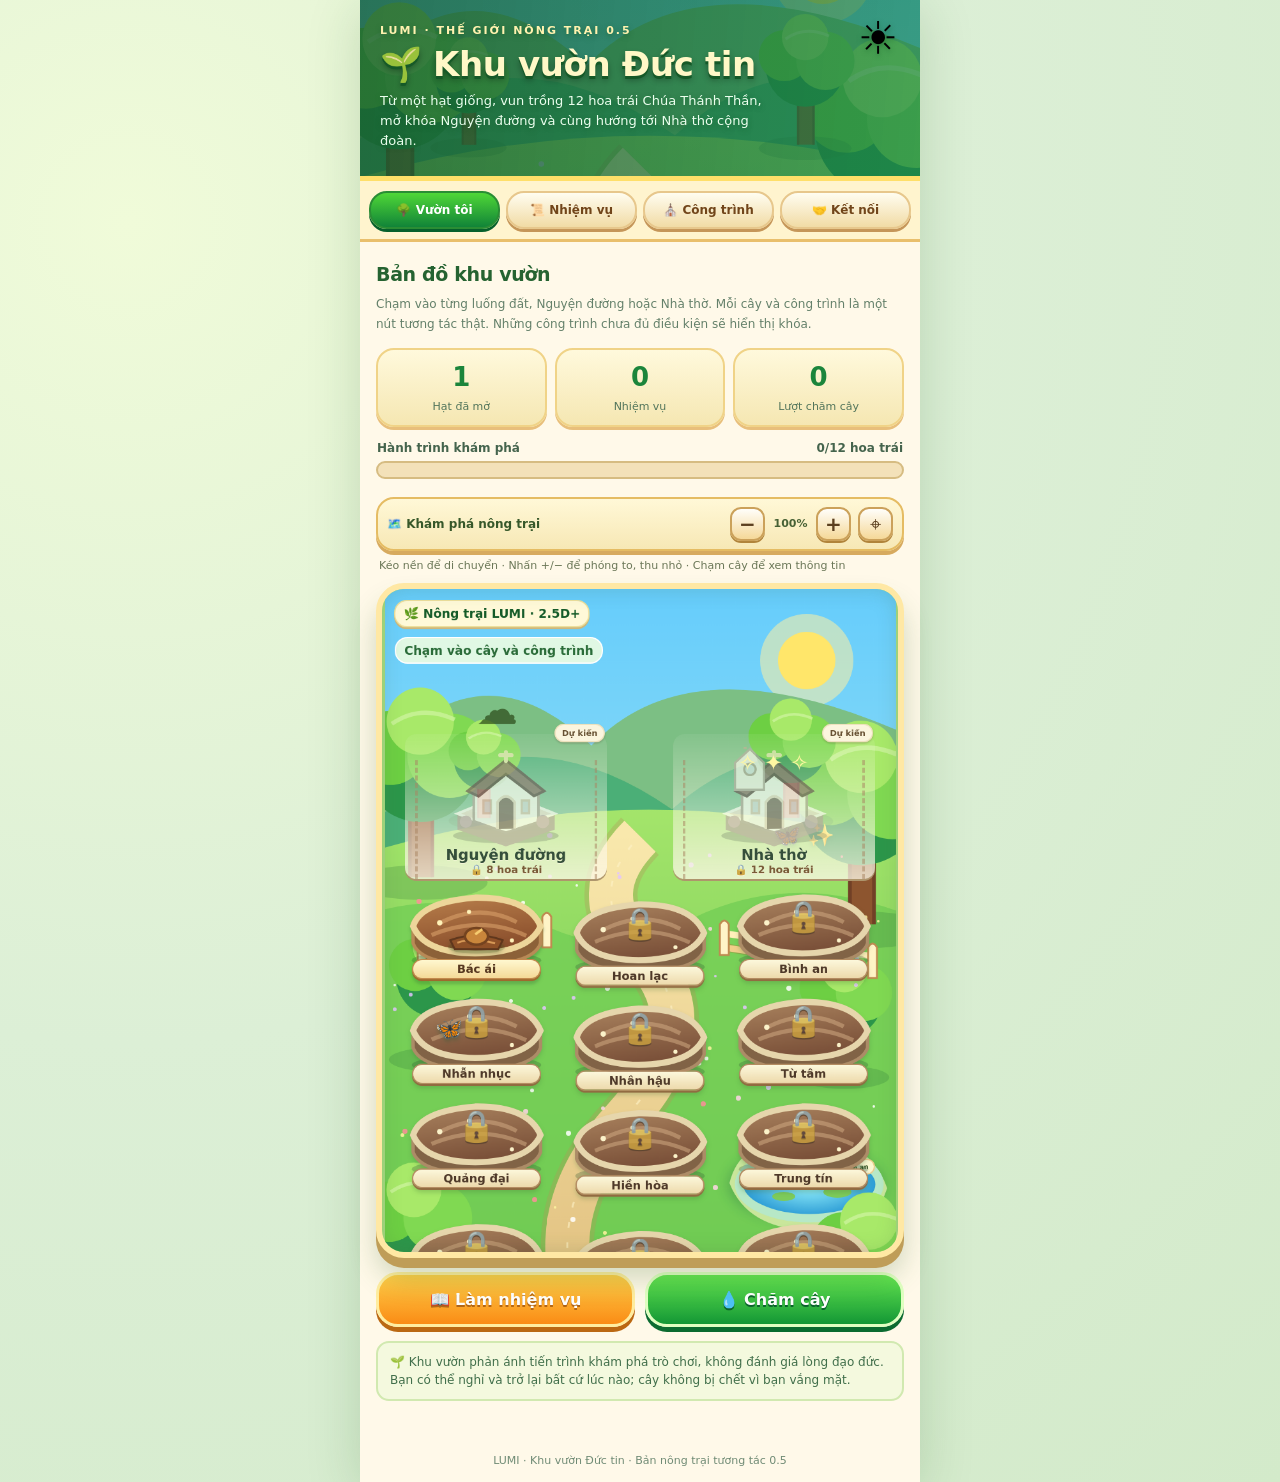
==== commit 72282fc1: "Cap nhat LUMI 0.5 - Ban do nong trai tuong tac" ====
--- a/garden-demo/index.html
+++ b/garden-demo/index.html
@@ -1,11 +1,11 @@
 <!doctype html>
-<html lang="vi"><head><meta charset="utf-8"><meta name="viewport" content="width=device-width, initial-scale=1, viewport-fit=cover"><meta name="theme-color" content="#236a45"><meta name="description" content="LUMI – Khu vườn Đức tin: hành trình khám phá 12 hoa trái và xây dựng nguyện đường, nhà thờ."><title>LUMI | Khu vườn Đức tin 0.4</title><style>
+<html lang="vi"><head><meta charset="utf-8"><meta name="viewport" content="width=device-width, initial-scale=1, viewport-fit=cover"><meta name="theme-color" content="#236a45"><meta name="description" content="LUMI – Khu vườn Đức tin: hành trình khám phá 12 hoa trái và xây dựng nguyện đường, nhà thờ."><title>LUMI | Khu vườn Đức tin 0.5</title><style>
 :root{font-family:system-ui,-apple-system,'Segoe UI',Arial,sans-serif;background:#eaf3e7;color:#19432d;font-synthesis:none}*{box-sizing:border-box}html{scroll-behavior:smooth}body{margin:0}button{font:inherit;cursor:pointer}button:focus-visible,[tabindex]:focus-visible{outline:3px solid #e5a82e;outline-offset:3px}button:disabled{opacity:.55;cursor:not-allowed}.app{max-width:560px;margin:auto;min-height:100dvh;background:#fffef7;box-shadow:0 12px 55px #19472b20}.hero{position:relative;overflow:hidden;padding:23px 20px 23px;color:#fff;background:radial-gradient(circle at 85% 0%,#a6d47c 0,transparent 38%),linear-gradient(140deg,#15583c,#329c67)}.hero:after{content:'☀';position:absolute;right:24px;top:8px;font-size:74px;color:#ffe4a6aa}.eyebrow{font-size:11px;letter-spacing:2px;font-weight:800;color:#d5f1db}.hero h1{margin:7px 0;font-size:27px;letter-spacing:-.4px}.hero p{font-size:13px;line-height:1.55;max-width:400px;margin:0;color:#ebffee}.nav{position:sticky;top:0;z-index:30;display:flex;gap:5px;padding:10px 9px;border-bottom:1px solid #e2e9dd;background:#fffefbf5;backdrop-filter:blur(12px)}.nav button{flex:1;border:0;border-radius:13px;background:#f0f5ec;color:#466b4e;padding:11px 3px;font-size:12px;font-weight:800;white-space:nowrap}.nav button.active{background:#197847;color:#fff}.panel{padding:18px 16px 26px}.hidden{display:none!important}.section-title{font-size:19px;font-weight:850;letter-spacing:-.35px;margin:3px 0 10px}.sub{font-size:12px;color:#64806a;line-height:1.6;margin:6px 0 12px}.notice{padding:10px 12px;border-radius:13px;background:#edf6e8;color:#416f4b;font-size:12px;line-height:1.5;margin:12px 0}.stats{display:grid;grid-template-columns:repeat(3,1fr);gap:8px;margin:14px 0}.stat{background:#f1f8ec;border:1px solid #d7eaca;border-radius:14px;text-align:center;padding:11px 5px}.stat strong{display:block;color:#21794a;font-size:23px;line-height:1.3}.stat span{font-size:11px;color:#52755b}.progress-caption{display:flex;justify-content:space-between;font-size:12px;font-weight:700;color:#45644d;margin:12px 1px 6px}.progress{height:11px;background:#dfebd6;overflow:hidden;border-radius:30px}.progress div{height:100%;width:0;background:linear-gradient(90deg,#7dbf60,#219566);border-radius:30px;transition:width .25s}.world{border:3px solid white;box-shadow:0 8px 30px #34744a33;position:relative;border-radius:27px;overflow:hidden;height:455px;background:linear-gradient(#98d8f6 0 38%,#cbebad 38% 55%,#a2cd7f 55% 100%)}.world:before{content:'';position:absolute;inset:40% -20% -12%;background:radial-gradient(ellipse at 50% 100%,#649f50 0 52%,transparent 53%),radial-gradient(ellipse at 15% 100%,#7dbe66 0 55%,transparent 56%);opacity:.8}.cloud{position:absolute;top:24px;left:27px;color:#fff;font-size:36px;text-shadow:0 3px 7px #ffffff60}.sun{position:absolute;top:10px;right:27px;font-size:45px}.world-title{position:absolute;left:14px;top:12px;z-index:2;color:#1d6d48;font-size:12px;font-weight:850;background:#ffffffe8;padding:6px 10px;border-radius:20px}.buildings{position:absolute;top:76px;left:13px;right:13px;display:grid;grid-template-columns:1fr 1fr;gap:14px;z-index:3}.building{border:2px solid #ffffffb7;background:#ffffffdc;min-height:95px;border-radius:17px;box-shadow:0 4px 10px #39763826;text-align:center;padding:7px 4px;color:#23553a;font-weight:750}.building .building-icon{display:block;font-size:34px;filter:drop-shadow(0 2px 1px #0002)}.building small{display:block;font-size:10px;margin-top:4px}.building.locked{filter:saturate(.65)}.building.locked .building-icon{opacity:.68}.buildings-path{position:absolute;top:164px;left:28%;width:45%;height:104px;border:8px solid #fff4d1;border-left:0;border-top:0;transform:rotate(17deg);border-radius:50%;opacity:.7}.plots{position:absolute;left:11px;right:11px;bottom:15px;z-index:4;display:grid;grid-template-columns:repeat(4,minmax(0,1fr));grid-template-rows:repeat(3,75px);gap:6px}.plot{border:1px solid #fbf0cc97;background:linear-gradient(155deg,#b8d58b,#719f55);border-radius:13px;box-shadow:inset 0 -8px 0 #517a3c40,0 2px 4px #24572e30;display:flex;align-items:center;justify-content:center;flex-direction:column;padding:3px;min-width:0;color:#173f27}.plot .plant-emoji{font-size:32px;line-height:1.1;filter:drop-shadow(0 3px 2px #24532a55)}.plot small{display:block;font-size:10px;font-weight:800;line-height:1.2;color:#fff;text-shadow:0 1px 3px #103c1e;max-width:100%;overflow:hidden;text-overflow:ellipsis;white-space:nowrap}.plot.locked{background:linear-gradient(#bda282,#977855);box-shadow:inset 0 -8px #654c3640}.plot.locked .plant-emoji{opacity:.75}.plot:active,.building:active{transform:scale(.97)}.actions{display:flex;gap:8px;margin:14px 0}.btn{border:0;background:#1c8251;color:#fff;border-radius:13px;padding:13px 13px;font-weight:800;font-size:13px;flex:1;min-height:44px}.btn.alt{border:1px solid #a8cdb3;background:#fff;color:#196b43}.btn.soft{background:#edf7e8;color:#216947;border:1px solid #cbdcc6}.card{border:1px solid #dde9d7;background:#fff;border-radius:18px;padding:15px;box-shadow:0 3px 10px #2854380c;margin:10px 0}.card h3{margin:6px 0;font-size:16px}.card p{margin:8px 0;font-size:13px;line-height:1.6;color:#526c59}.pill{display:inline-flex;border-radius:100px;padding:5px 10px;font-size:11px;background:#e8f4e2;color:#32764d;font-weight:800}.pill.gold{background:#fff3d4;color:#926111}.mission-head{display:flex;align-items:center;justify-content:space-between;gap:8px}.answer{display:block;background:#f7fbf5;border:1px solid #d6e8d4;color:#27533a;border-radius:11px;padding:11px;text-align:left;width:100%;margin-top:7px}.answer.correct{background:#def6e0;border-color:#358c45}.answer.wrong{background:#fff0e7;border-color:#c17552}.muted{color:#6e8672;font-size:11px;line-height:1.5}.plant-card{display:grid;grid-template-columns:56px 1fr;gap:11px;align-items:center}.plant-card .large{font-size:37px;text-align:center}.plant-card h3{margin:0}.plant-card p{margin:4px 0}.action-link{border:0;background:#eaf6e8;padding:8px 12px;border-radius:10px;color:#22794c;font-weight:750;font-size:12px}.tabs-inline{display:flex;gap:7px;overflow:auto;padding:0 0 7px}.tabs-inline button{flex:none;border:1px solid #cee5ca;background:#fff;border-radius:50px;padding:7px 11px;color:#33684a;font-size:12px}.tabs-inline button.selected{color:white;background:#237c52;border-color:#237c52}.chapel-scene{background:linear-gradient(180deg,#d1f0ff,#fdf1d6);border-radius:19px;padding:19px;text-align:center;margin:10px 0}.chapel-scene .em{font-size:75px;display:block}.dialog-shell{position:fixed;inset:0;background:#142e1ca8;z-index:50;display:flex;align-items:center;justify-content:center;padding:18px}.dialog{width:min(440px,100%);border-radius:22px;background:#fffef9;padding:21px;box-shadow:0 12px 50px #0a2c17aa;max-height:88dvh;overflow:auto}.dialog h3{margin:0 28px 10px 0}.dialog p{font-size:13px;line-height:1.65}.dialog .close{float:right;border:0;background:#eaf1e7;border-radius:50%;width:32px;height:32px}.toast{position:fixed;left:50%;bottom:22px;transform:translateX(-50%);width:min(500px,92vw);background:#194e33;color:white;padding:13px 18px;border-radius:12px;box-shadow:0 7px 32px #0004;z-index:90;font-size:13px;line-height:1.5}.footer{text-align:center;padding:15px;color:#708b75;font-size:11px}.choice{display:block;margin:10px 0;padding:10px;background:#f0f6ea;border:1px solid #dae9d4;border-radius:11px}.warning{border:1px solid #ebddbc;background:#fff9e9;border-radius:12px;padding:12px;color:#88632b;font-size:12px;line-height:1.55}.small-action{font-size:12px;padding:9px 13px}.empty{background:#f1f8ef;padding:14px;border-radius:13px;text-align:center}.helptext{font-size:12px;line-height:1.65;color:#58715b}.sr-only{position:absolute;width:1px;height:1px;overflow:hidden;clip:rect(0,0,0,0);white-space:nowrap}
 @media(min-width:560px){.world{height:510px}.plots{grid-template-rows:repeat(3,87px)}.building{min-height:110px}}
 @media(prefers-reduced-motion:reduce){html{scroll-behavior:auto}.progress div{transition:none}}
-</style><link rel="stylesheet" href="garden-theme.css"><link rel="stylesheet" href="farm-04.css"></head><body><div class="app"><header class="hero"><div class="eyebrow">LUMI · THẾ GIỚI NÔNG TRẠI 0.4</div><h1>🌱 Khu vườn Đức tin</h1><p>Từ một hạt giống, vun trồng 12 hoa trái Chúa Thánh Thần, mở khóa Nguyện đường và cùng hướng tới Nhà thờ cộng đoàn.</p></header><nav class="nav" aria-label="Điều hướng khu vườn"><button type="button" class="active" data-tab="garden">🌳 Vườn tôi</button><button type="button" data-tab="missions">📜 Nhiệm vụ</button><button type="button" data-tab="buildings">⛪ Công trình</button><button type="button" data-tab="social">🤝 Kết nối</button></nav>
-<section class="panel" id="garden"><h2 class="section-title">Bản đồ khu vườn</h2><p class="sub">Chạm vào từng luống đất, Nguyện đường hoặc Nhà thờ. Mỗi cây và công trình là một nút tương tác thật. Những công trình chưa đủ điều kiện sẽ hiển thị khóa.</p><div class="stats"><div class="stat"><strong id="seeds">1</strong><span>Hạt đã mở</span></div><div class="stat"><strong id="done">0</strong><span>Nhiệm vụ</span></div><div class="stat"><strong id="care">0</strong><span>Lượt chăm cây</span></div></div><div class="progress-caption"><span>Hành trình khám phá</span><span id="progressText">0/12 hoa trái</span></div><div class="progress"><div id="progressBar"></div></div><div class="world farm-world" aria-label="Bản đồ nông trại LUMI"><div class="farm-map" id="farmMap"><div class="world-title">🌿 Nông trại LUMI · 2.5D</div><div class="farm-hint">Chạm vào cây và công trình</div><div class="farm-butterflies" aria-hidden="true">🦋 ✨</div><div class="farm-buildings"><button class="building locked" data-building="chapel" type="button"><img class="building-image" src="assets/farm-chapel.svg" alt=""/><span>Nguyện đường</span><small id="chapelMini">🔒 8 hoa trái</small></button><button class="building locked" data-building="church" type="button"><img class="building-image" src="assets/farm-church.svg" alt=""/><span>Nhà thờ</span><small id="churchMini">🔒 12 hoa trái</small></button></div><div class="farm-pond-sign" aria-hidden="true">🌸 Ao bình an</div><div class="plots" id="plots"></div></div></div><div class="actions"><button class="btn" data-go="missions">📖 Làm nhiệm vụ</button><button class="btn alt" id="careBtn">💧 Chăm cây</button></div><div class="notice">🌱 Khu vườn phản ánh tiến trình khám phá trò chơi, không đánh giá lòng đạo đức. Bạn có thể nghỉ và trở lại bất cứ lúc nào; cây không bị chết vì bạn vắng mặt.</div></section>
+</style><link rel="stylesheet" href="garden-theme.css"><link rel="stylesheet" href="farm-04.css"><link rel="stylesheet" href="farm-05.css"></head><body><div class="app"><header class="hero"><div class="eyebrow">LUMI · THẾ GIỚI NÔNG TRẠI 0.5</div><h1>🌱 Khu vườn Đức tin</h1><p>Từ một hạt giống, vun trồng 12 hoa trái Chúa Thánh Thần, mở khóa Nguyện đường và cùng hướng tới Nhà thờ cộng đoàn.</p></header><nav class="nav" aria-label="Điều hướng khu vườn"><button type="button" class="active" data-tab="garden">🌳 Vườn tôi</button><button type="button" data-tab="missions">📜 Nhiệm vụ</button><button type="button" data-tab="buildings">⛪ Công trình</button><button type="button" data-tab="social">🤝 Kết nối</button></nav>
+<section class="panel" id="garden"><h2 class="section-title">Bản đồ khu vườn</h2><p class="sub">Chạm vào từng luống đất, Nguyện đường hoặc Nhà thờ. Mỗi cây và công trình là một nút tương tác thật. Những công trình chưa đủ điều kiện sẽ hiển thị khóa.</p><div class="stats"><div class="stat"><strong id="seeds">1</strong><span>Hạt đã mở</span></div><div class="stat"><strong id="done">0</strong><span>Nhiệm vụ</span></div><div class="stat"><strong id="care">0</strong><span>Lượt chăm cây</span></div></div><div class="progress-caption"><span>Hành trình khám phá</span><span id="progressText">0/12 hoa trái</span></div><div class="progress"><div id="progressBar"></div></div><div class="farm-toolbar" role="group" aria-label="Điều khiển bản đồ"><span class="farm-toolbar-title">🗺️ Khám phá nông trại</span><button type="button" id="zoomOut" aria-label="Thu nhỏ bản đồ">−</button><output id="zoomLevel" aria-live="polite">100%</output><button type="button" id="zoomIn" aria-label="Phóng to bản đồ">+</button><button type="button" id="zoomReset" aria-label="Đặt lại vị trí bản đồ">⌖</button></div><p class="farm-help">Kéo nền để di chuyển · Nhấn +/− để phóng to, thu nhỏ · Chạm cây để xem thông tin</p><div class="world farm-world farm-camera" id="farmViewport" aria-label="Bản đồ nông trại có thể kéo và phóng to"><div class="farm-map" id="farmMap"><div class="world-title">🌿 Nông trại LUMI · 2.5D+</div><div class="farm-hint">Chạm vào cây và công trình</div><div class="farm-butterflies" aria-hidden="true">🦋 ✨</div><div class="farm-butterflies butterfly-two" aria-hidden="true">🦋</div><div class="farm-cloud-drift" aria-hidden="true">☁️</div><div class="farm-sparkle-sky" aria-hidden="true">✧ ✦ ✧</div><div class="farm-buildings"><button class="building locked" data-building="chapel" type="button"><img class="building-image" src="assets/farm-chapel.svg" alt=""/><span>Nguyện đường</span><small id="chapelMini">🔒 8 hoa trái</small></button><button class="building locked" data-building="church" type="button"><img class="building-image" src="assets/farm-church.svg" alt=""/><span>Nhà thờ</span><small id="churchMini">🔒 12 hoa trái</small></button></div><div class="farm-pond-sign" aria-hidden="true">🌸 Ao bình an</div><div class="plots" id="plots"></div></div></div><div class="actions"><button class="btn" data-go="missions">📖 Làm nhiệm vụ</button><button class="btn alt" id="careBtn">💧 Chăm cây</button></div><div class="notice">🌱 Khu vườn phản ánh tiến trình khám phá trò chơi, không đánh giá lòng đạo đức. Bạn có thể nghỉ và trở lại bất cứ lúc nào; cây không bị chết vì bạn vắng mặt.</div></section>
 <section class="panel hidden" id="missions"><h2 class="section-title">Hành trình 12 hoa trái</h2><p class="sub">Mỗi hoạt động khám phá giúp mở một hạt giống. Không bắt buộc chia sẻ trải nghiệm riêng tư hoặc gửi ảnh làm bằng chứng.</p><div class="tabs-inline" id="missionFilters"><button class="selected" data-filter="all">Tất cả</button><button data-filter="todo">Chưa làm</button><button data-filter="done">Đã khám phá</button></div><div id="missionCards"></div></section>
 <section class="panel hidden" id="buildings"><h2 class="section-title">Công trình đức tin</h2><p class="sub">Khu vườn → Nguyện đường → Nhà thờ. Các ngưỡng này chỉ là mốc thử nghiệm để thiết kế trò chơi.</p><div id="buildingCards"></div><div class="notice">🙏 Kinh nguyện luôn mở trong mục này để mọi người có thể cầu nguyện tự do, kể cả khi chưa xây dựng Nguyện đường trong trò chơi.</div><button class="btn" id="prayOpen">🕯️ Đọc lời nguyện ngắn</button></section>
 <section class="panel hidden" id="social"><h2 class="section-title">Vườn cộng đoàn</h2><div class="warning"><strong>Chưa mở kết nối trực tuyến.</strong> Giai đoạn 0.4 không yêu cầu tài khoản, không gửi thông tin lên máy chủ và không cho người lạ nhắn tin.</div><div class="card"><h3>💧 Tưới cây giúp bạn</h3><p>Trong tương lai, khi hai bạn đồng ý kết nối, mỗi người có thể tưới cây hỗ trợ bạn mình theo giới hạn an toàn.</p><button class="btn soft" id="demoWater">Thử mô phỏng lời chúc</button></div><div class="card"><h3>⛪ Xây Nhà thờ cộng đoàn</h3><p>Các nhóm do người phụ trách quản lý sẽ cùng khám phá nhiệm vụ để đóng góp vật liệu trò chơi, không trao đổi tiền hoặc mua bán vật phẩm.</p></div><p class="helptext">Khi phát triển đa người chơi, cần Firebase Auth, Firestore Security Rules và kiểm chứng phần thưởng ở máy chủ. Khu vườn của trẻ vị thành niên mặc định riêng tư.</p></section>
-<footer class="footer">LUMI · Khu vườn Đức tin · Bản nông trại tương tác 0.4</footer></div><div class="dialog-shell hidden" id="modal" role="presentation"><div class="dialog" role="dialog" aria-modal="true" aria-labelledby="modalTitle"><button class="close" id="closeModal" type="button" aria-label="Đóng">×</button><h3 id="modalTitle">Thông tin</h3><div id="modalBody"></div></div></div><div id="toast" class="toast hidden" role="status" aria-live="polite"></div><script src="garden.js"></script><script src="farm-04.js"></script></body></html>
+<footer class="footer">LUMI · Khu vườn Đức tin · Bản nông trại tương tác 0.5</footer></div><div class="dialog-shell hidden" id="modal" role="presentation"><div class="dialog" role="dialog" aria-modal="true" aria-labelledby="modalTitle"><button class="close" id="closeModal" type="button" aria-label="Đóng">×</button><h3 id="modalTitle">Thông tin</h3><div id="modalBody"></div></div></div><div id="toast" class="toast hidden" role="status" aria-live="polite"></div><script src="garden.js"></script><script src="farm-04.js"></script><script src="farm-05.js"></script></body></html>
--- a/garden-demo/farm-05.css
+++ b/garden-demo/farm-05.css
@@ -0,0 +1,45 @@
+/* LUMI 0.5 — camera isometric 2.5D, kế thừa toàn bộ cơ chế LUMI 0.4. */
+.farm-toolbar{position:relative;z-index:7;display:flex;align-items:center;gap:7px;margin:18px 0 7px;padding:8px 9px;border:2px solid #e5bc63;border-radius:18px;background:linear-gradient(#fff8d7,#f7e8b5);box-shadow:0 4px 0 #d7aa5e}
+.farm-toolbar-title{flex:1;min-width:0;font-weight:900;color:#37582a;font-size:12px}
+.farm-toolbar button{width:35px;height:34px;flex:none;border:2px solid #cba15a;border-radius:11px;background:linear-gradient(#fffefa,#f5d898);box-shadow:0 2px 0 #b1843b;color:#5b3f1f;font-size:20px;font-weight:900;touch-action:manipulation}
+.farm-toolbar button:active{transform:translateY(2px);box-shadow:none}
+.farm-toolbar output{font-size:11px;font-weight:850;color:#476135;min-width:37px;text-align:center}
+.farm-help{font-size:11px;line-height:1.45;color:#6b7757;margin:6px 3px 9px}
+.farm-world.farm-camera{height:clamp(465px,75dvh,680px)!important;overflow:hidden;position:relative;touch-action:none;background:#a6dc80;user-select:none;-webkit-user-select:none}
+.farm-camera .farm-map{position:absolute!important;top:0!important;left:0!important;width:800px!important;height:1260px!important;aspect-ratio:auto!important;transform-origin:top left;will-change:transform;cursor:grab;touch-action:none}
+.farm-camera .farm-map.is-dragging{cursor:grabbing}
+.farm-camera button{touch-action:manipulation;user-select:none}
+.farm-camera .farm-world-title{pointer-events:none}
+.farm-camera .farm-buildings .building{font-size:23px}
+.farm-camera .farm-buildings .building small{font-size:16px}
+.farm-camera .plot small{font-size:18px!important;line-height:1.1}
+.farm-camera .plot .lock-art{font-size:48px}
+.farm-camera .farm-butterflies{font-size:34px}
+.farm-camera .farm-hint,.farm-camera .world-title{font-size:19px;padding:8px 13px}
+.farm-camera .world-title{top:17px}
+.farm-camera .farm-hint{top:75px}
+.farm-camera .farm-buildings .building-image{max-height:none}
+.farm-cloud-drift{position:absolute;top:12%;left:18%;font-size:65px;opacity:.72;pointer-events:none;z-index:2;animation:farmFloatCloud 17s ease-in-out infinite alternate}
+.farm-sparkle-sky{position:absolute;top:20%;right:17%;font-size:35px;z-index:6;color:#fff8a2;pointer-events:none;animation:farmShimmer 2.7s ease-in-out infinite alternate}
+.farm-camera .butterfly-two{top:53%;left:10%;right:auto;animation:farmButterflyTwo 5.5s ease-in-out infinite alternate;z-index:6}
+.farm-camera .building{overflow:visible}
+.farm-camera .building:after{content:attr(data-stage-label);position:absolute;top:-16px;right:3px;padding:5px 10px;font-size:13px;border:2px solid #f5e2a9;border-radius:20px;background:#fff5d2;color:#725021;font-weight:900;box-shadow:0 2px 3px #54371c40}
+.farm-camera .building.is-built:after{background:#e8ffd6;color:#1f703b;border-color:#b6e898}
+.farm-camera .building-image{transition:filter .2s,transform .35s}
+.farm-camera .building[data-stage="0"] .building-image{opacity:.68;filter:sepia(.45) grayscale(.45)}
+.farm-camera .building[data-stage="1"] .building-image{opacity:.78;filter:sepia(.25) saturate(.5)}
+.farm-camera .building[data-stage="2"] .building-image{opacity:.88;filter:saturate(.65)}
+.farm-camera .building[data-stage="3"] .building-image{opacity:1;filter:drop-shadow(0 8px 4px #426a3250)}
+.farm-camera .building.is-built .building-image{opacity:1;filter:drop-shadow(0 6px 9px #fff8b9)}
+.farm-camera .farm-construction{position:absolute;left:5%;top:18%;width:90%;height:82%;pointer-events:none;border-left:4px dashed #ba844c88;border-right:4px dashed #ba844c88}
+.farm-camera .building[data-stage="3"] .farm-construction,.farm-camera .building.is-built .farm-construction{display:none}
+.farm-camera .plot.farm-grow-now .plant-art{animation:farmGrowJoy .9s cubic-bezier(.2,1.4,.3,1) both}
+.farm-water-particle{position:absolute;pointer-events:none;z-index:20;font-size:27px;animation:farmWaterFall 1.2s ease-out forwards}
+.farm-camera:after{content:"";position:absolute;inset:0;pointer-events:none;box-shadow:inset 0 0 20px #456b3e35;border-radius:21px}
+@keyframes farmFloatCloud{from{transform:translate(-40px,0)}to{transform:translate(160px,15px)}}
+@keyframes farmShimmer{from{opacity:.35;transform:scale(.9)}to{opacity:1;transform:scale(1.08)}}
+@keyframes farmButterflyTwo{from{transform:translate(0,0) rotate(-15deg)}to{transform:translate(90px,-60px) rotate(15deg)}}
+@keyframes farmGrowJoy{0%{transform:scale(.6) translateY(18px)}55%{transform:scale(1.2) translateY(-10px)}100%{transform:scale(1) translateY(0)}}
+@keyframes farmWaterFall{0%{opacity:0;transform:translate(-40px,-70px) scale(.7)}18%{opacity:1}75%{opacity:1}100%{opacity:0;transform:translate(12px,80px) scale(1.25)}}
+@media(max-width:430px){.farm-toolbar-title{font-size:11px}.farm-toolbar{gap:4px}.farm-toolbar button{width:32px;height:33px}.farm-camera .farm-map{width:800px!important}}
+@media(prefers-reduced-motion:reduce){.farm-camera .farm-cloud-drift,.farm-camera .farm-sparkle-sky,.farm-camera .butterfly-two,.farm-camera .plot.farm-grow-now .plant-art,.farm-water-particle{animation:none!important}}
